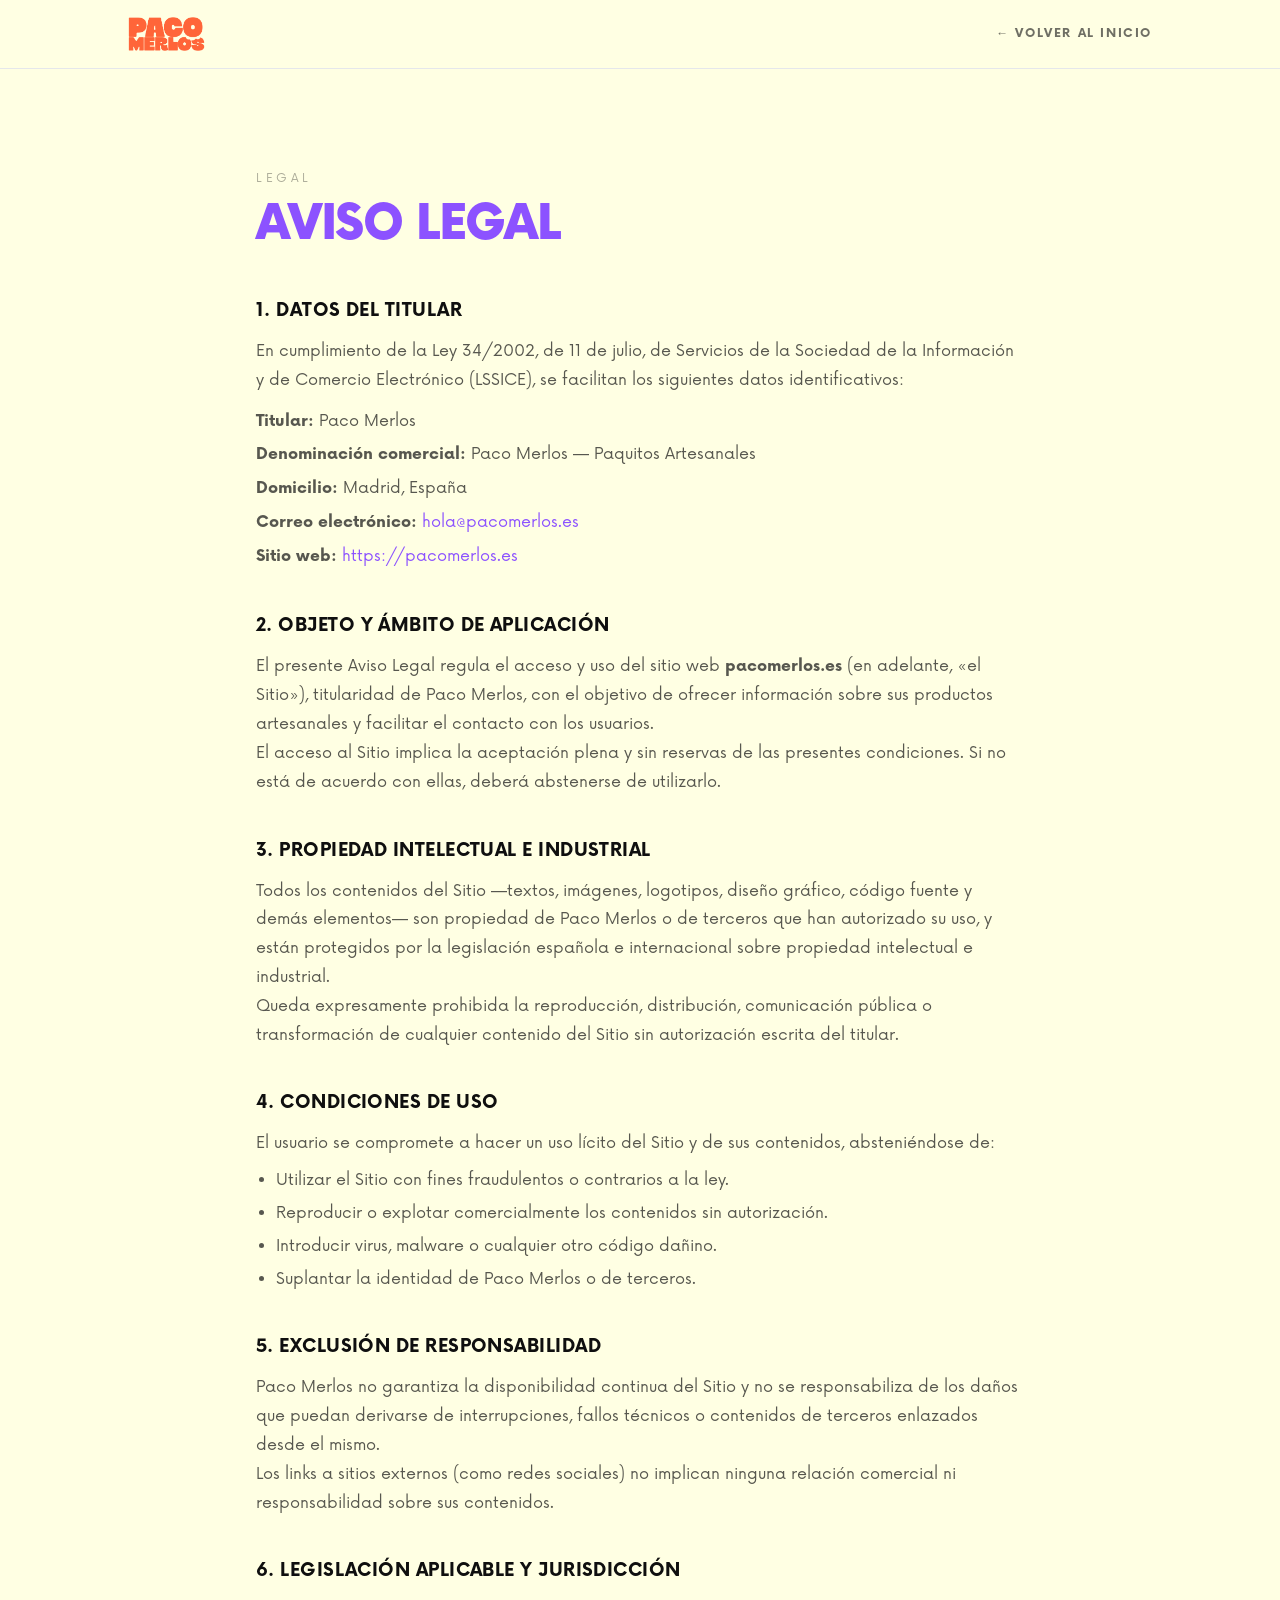
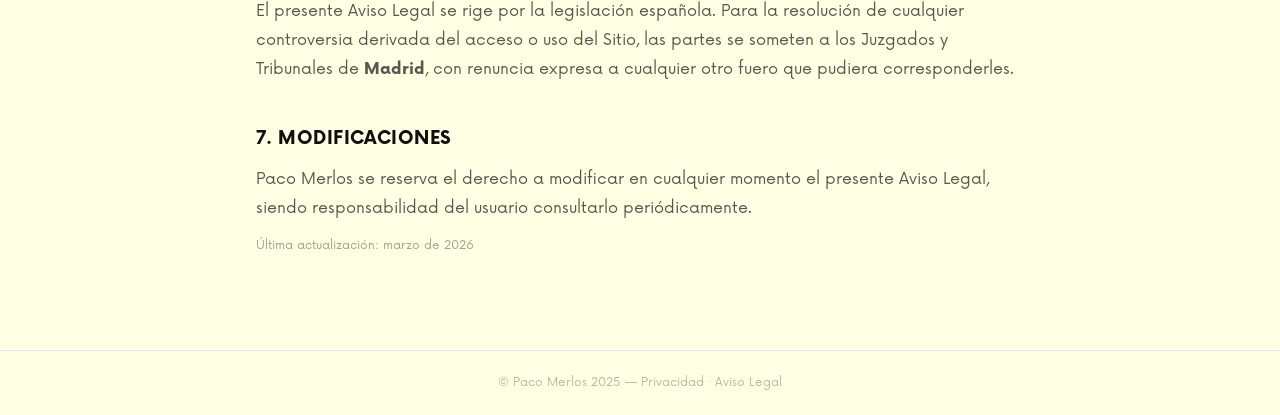
==== aviso-legal.html @ f0006265 "Initial commit — web Paco Merlos optimizada" ====
<!DOCTYPE html>
<html lang="es" class="scroll-smooth">

<head>
    <meta charset="UTF-8">
    <meta name="viewport" content="width=device-width, initial-scale=1.0">
    <title>Aviso Legal — Paco Merlos</title>
    <meta name="description" content="Aviso legal de Paco Merlos. Información sobre el titular del sitio web, condiciones de uso y propiedad intelectual.">
    <meta name="robots" content="noindex, follow">
    <link rel="canonical" href="https://pacomerlos.es/aviso-legal.html">
    <link rel="icon" type="image/png" href="img/favicon-paco.png">
    <link rel="stylesheet" href="tailwind.css">
    <link rel="stylesheet" href="style.css">
</head>

<body class="overflow-x-hidden text-[#0f0f0f] bg-[#FFFFE3]" style="font-family: 'Now', sans-serif;">

    <!-- Header -->
    <header class="sticky top-0 z-50 bg-[#FFFFE3]/95 backdrop-blur border-b border-[#0f0f0f]/8" style="padding: 1rem 1.5rem;">
        <div class="max-w-[64rem] mx-auto flex items-center justify-between">
            <a href="index.html">
                <img src="img/logo-paco-merlos.webp" alt="Paco Merlos" class="h-9 w-auto object-contain" width="200" height="36">
            </a>
            <a href="index.html" class="font-['Now'] font-bold text-xs uppercase tracking-[0.1rem] text-[#0f0f0f]/60 hover:text-[#8C52FF] transition-colors duration-200 flex items-center gap-1.5">
                ← Volver al inicio
            </a>
        </div>
    </header>

    <!-- Contenido -->
    <main class="max-w-[52rem] mx-auto px-8 py-16 md:py-24">

        <div class="mb-12">
            <span class="text-xs font-medium uppercase tracking-[0.22rem] text-[#0f0f0f]/35">Legal</span>
            <h1 class="font-['Now'] font-black text-4xl md:text-5xl uppercase tracking-tight text-[#8C52FF] mt-3 mb-0 leading-[1]">Aviso Legal</h1>
        </div>

        <div class="prose prose-sm max-w-none space-y-10 text-[#0f0f0f]/70 leading-[1.8]">

            <section>
                <h2 class="font-['Now'] font-bold text-lg uppercase tracking-wide text-[#0f0f0f] mb-3">1. Datos del Titular</h2>
                <p>En cumplimiento de la Ley 34/2002, de 11 de julio, de Servicios de la Sociedad de la Información y de Comercio Electrónico (LSSICE), se facilitan los siguientes datos identificativos:</p>
                <ul class="list-none space-y-1 mt-3 pl-0">
                    <li><strong>Titular:</strong> Paco Merlos</li>
                    <li><strong>Denominación comercial:</strong> Paco Merlos — Paquitos Artesanales</li>
                    <li><strong>Domicilio:</strong> Madrid, España</li>
                    <li><strong>Correo electrónico:</strong> <a href="mailto:hola@pacomerlos.es" class="text-[#8C52FF] hover:underline">hola@pacomerlos.es</a></li>
                    <li><strong>Sitio web:</strong> <a href="https://pacomerlos.es" class="text-[#8C52FF] hover:underline">https://pacomerlos.es</a></li>
                </ul>
            </section>

            <section>
                <h2 class="font-['Now'] font-bold text-lg uppercase tracking-wide text-[#0f0f0f] mb-3">2. Objeto y Ámbito de Aplicación</h2>
                <p>El presente Aviso Legal regula el acceso y uso del sitio web <strong>pacomerlos.es</strong> (en adelante, «el Sitio»), titularidad de Paco Merlos, con el objetivo de ofrecer información sobre sus productos artesanales y facilitar el contacto con los usuarios.</p>
                <p>El acceso al Sitio implica la aceptación plena y sin reservas de las presentes condiciones. Si no está de acuerdo con ellas, deberá abstenerse de utilizarlo.</p>
            </section>

            <section>
                <h2 class="font-['Now'] font-bold text-lg uppercase tracking-wide text-[#0f0f0f] mb-3">3. Propiedad Intelectual e Industrial</h2>
                <p>Todos los contenidos del Sitio —textos, imágenes, logotipos, diseño gráfico, código fuente y demás elementos— son propiedad de Paco Merlos o de terceros que han autorizado su uso, y están protegidos por la legislación española e internacional sobre propiedad intelectual e industrial.</p>
                <p>Queda expresamente prohibida la reproducción, distribución, comunicación pública o transformación de cualquier contenido del Sitio sin autorización escrita del titular.</p>
            </section>

            <section>
                <h2 class="font-['Now'] font-bold text-lg uppercase tracking-wide text-[#0f0f0f] mb-3">4. Condiciones de Uso</h2>
                <p>El usuario se compromete a hacer un uso lícito del Sitio y de sus contenidos, absteniéndose de:</p>
                <ul class="list-disc pl-5 space-y-1 mt-2">
                    <li>Utilizar el Sitio con fines fraudulentos o contrarios a la ley.</li>
                    <li>Reproducir o explotar comercialmente los contenidos sin autorización.</li>
                    <li>Introducir virus, malware o cualquier otro código dañino.</li>
                    <li>Suplantar la identidad de Paco Merlos o de terceros.</li>
                </ul>
            </section>

            <section>
                <h2 class="font-['Now'] font-bold text-lg uppercase tracking-wide text-[#0f0f0f] mb-3">5. Exclusión de Responsabilidad</h2>
                <p>Paco Merlos no garantiza la disponibilidad continua del Sitio y no se responsabiliza de los daños que puedan derivarse de interrupciones, fallos técnicos o contenidos de terceros enlazados desde el mismo.</p>
                <p>Los links a sitios externos (como redes sociales) no implican ninguna relación comercial ni responsabilidad sobre sus contenidos.</p>
            </section>

            <section>
                <h2 class="font-['Now'] font-bold text-lg uppercase tracking-wide text-[#0f0f0f] mb-3">6. Legislación Aplicable y Jurisdicción</h2>
                <p>El presente Aviso Legal se rige por la legislación española. Para la resolución de cualquier controversia derivada del acceso o uso del Sitio, las partes se someten a los Juzgados y Tribunales de <strong>Madrid</strong>, con renuncia expresa a cualquier otro fuero que pudiera corresponderles.</p>
            </section>

            <section>
                <h2 class="font-['Now'] font-bold text-lg uppercase tracking-wide text-[#0f0f0f] mb-3">7. Modificaciones</h2>
                <p>Paco Merlos se reserva el derecho a modificar en cualquier momento el presente Aviso Legal, siendo responsabilidad del usuario consultarlo periódicamente.</p>
                <p class="text-xs text-[#0f0f0f]/40 mt-4">Última actualización: marzo de 2026</p>
            </section>

        </div>
    </main>

    <!-- Footer mínimo -->
    <footer class="border-t border-[#0f0f0f]/8 py-6 px-8 text-center">
        <p class="text-xs text-[#0f0f0f]/30 font-['Now']">© Paco Merlos 2025 — <a href="privacidad.html" class="hover:text-[#8C52FF] transition-colors">Privacidad</a> · <a href="aviso-legal.html" class="hover:text-[#8C52FF] transition-colors">Aviso Legal</a></p>
    </footer>

</body>
</html>
---- style.css ----
html {
    scroll-padding-top: 5.5rem;
}

/* ── Scroll Animations ────────────────────────────── */

/* Slide-reveal desde la izquierda — para títulos grandes */
.sr-wipe {
    opacity: 0;
    transform: translateX(-2rem);
    transition: opacity 0.6s cubic-bezier(.16,1,.3,1),
                transform 0.9s cubic-bezier(.16,1,.3,1);
}
.sr-wipe.revealed {
    opacity: 1;
    transform: translateX(0);
}

/* Tilt entry — para cards */
.sr-tilt {
    opacity: 0;
    transform: translateY(1.75rem) rotate(2.5deg);
    transition: opacity 0.7s cubic-bezier(.16,1,.3,1),
                transform 0.7s cubic-bezier(.16,1,.3,1);
}
.sr-tilt-neg {
    opacity: 0;
    transform: translateY(1.75rem) rotate(-2.5deg);
    transition: opacity 0.7s cubic-bezier(.16,1,.3,1),
                transform 0.7s cubic-bezier(.16,1,.3,1);
}
.sr-tilt.revealed,
.sr-tilt-neg.revealed {
    opacity: 1;
    transform: translateY(0) rotate(0deg);
}

/* Slide desde la izquierda */
.sr-left {
    opacity: 0;
    transform: translateX(-2.5rem);
    transition: opacity 0.8s cubic-bezier(.16,1,.3,1),
                transform 0.8s cubic-bezier(.16,1,.3,1);
}
.sr-left.revealed {
    opacity: 1;
    transform: translateX(0);
}

/* Slide desde la derecha */
.sr-right {
    opacity: 0;
    transform: translateX(2.5rem);
    transition: opacity 0.8s cubic-bezier(.16,1,.3,1),
                transform 0.8s cubic-bezier(.16,1,.3,1);
}
.sr-right.revealed {
    opacity: 1;
    transform: translateX(0);
}

/* Delay helpers */
.sr-delay-1 { transition-delay: 0.1s; }
.sr-delay-2 { transition-delay: 0.2s; }
.sr-delay-3 { transition-delay: 0.35s; }


@keyframes heartbeat {
    0%, 100% { transform: scale(1); }
    14%       { transform: scale(1.07); }
    28%       { transform: scale(1); }
    42%       { transform: scale(1.04); }
    70%       { transform: scale(1); }
}

#spinningBadge {
    animation: heartbeat 2.4s ease-in-out infinite;
}

@font-face {
    font-family: 'Chunko';
    src: url('fonts/Chunko%20Bold%20Demo.woff2') format('woff2'),
         url('fonts/Chunko%20Bold%20Demo.ttf') format('truetype');
    font-weight: 700;
    font-style: normal;
    font-display: swap;
}

@font-face {
    font-family: 'Now';
    src: url('fonts/now.regular.woff2') format('woff2'),
         url('fonts/now.regular.otf') format('opentype');
    font-weight: 400;
    font-style: normal;
    font-display: swap;
}

@font-face {
    font-family: 'Now';
    src: url('fonts/now.bold.woff2') format('woff2'),
         url('fonts/now.bold.otf') format('opentype');
    font-weight: 700;
    font-style: normal;
    font-display: swap;
}

@font-face {
    font-family: 'Now';
    src: url('fonts/now.black.woff2') format('woff2'),
         url('fonts/now.black.otf') format('opentype');
    font-weight: 900;
    font-style: normal;
    font-display: swap;
}
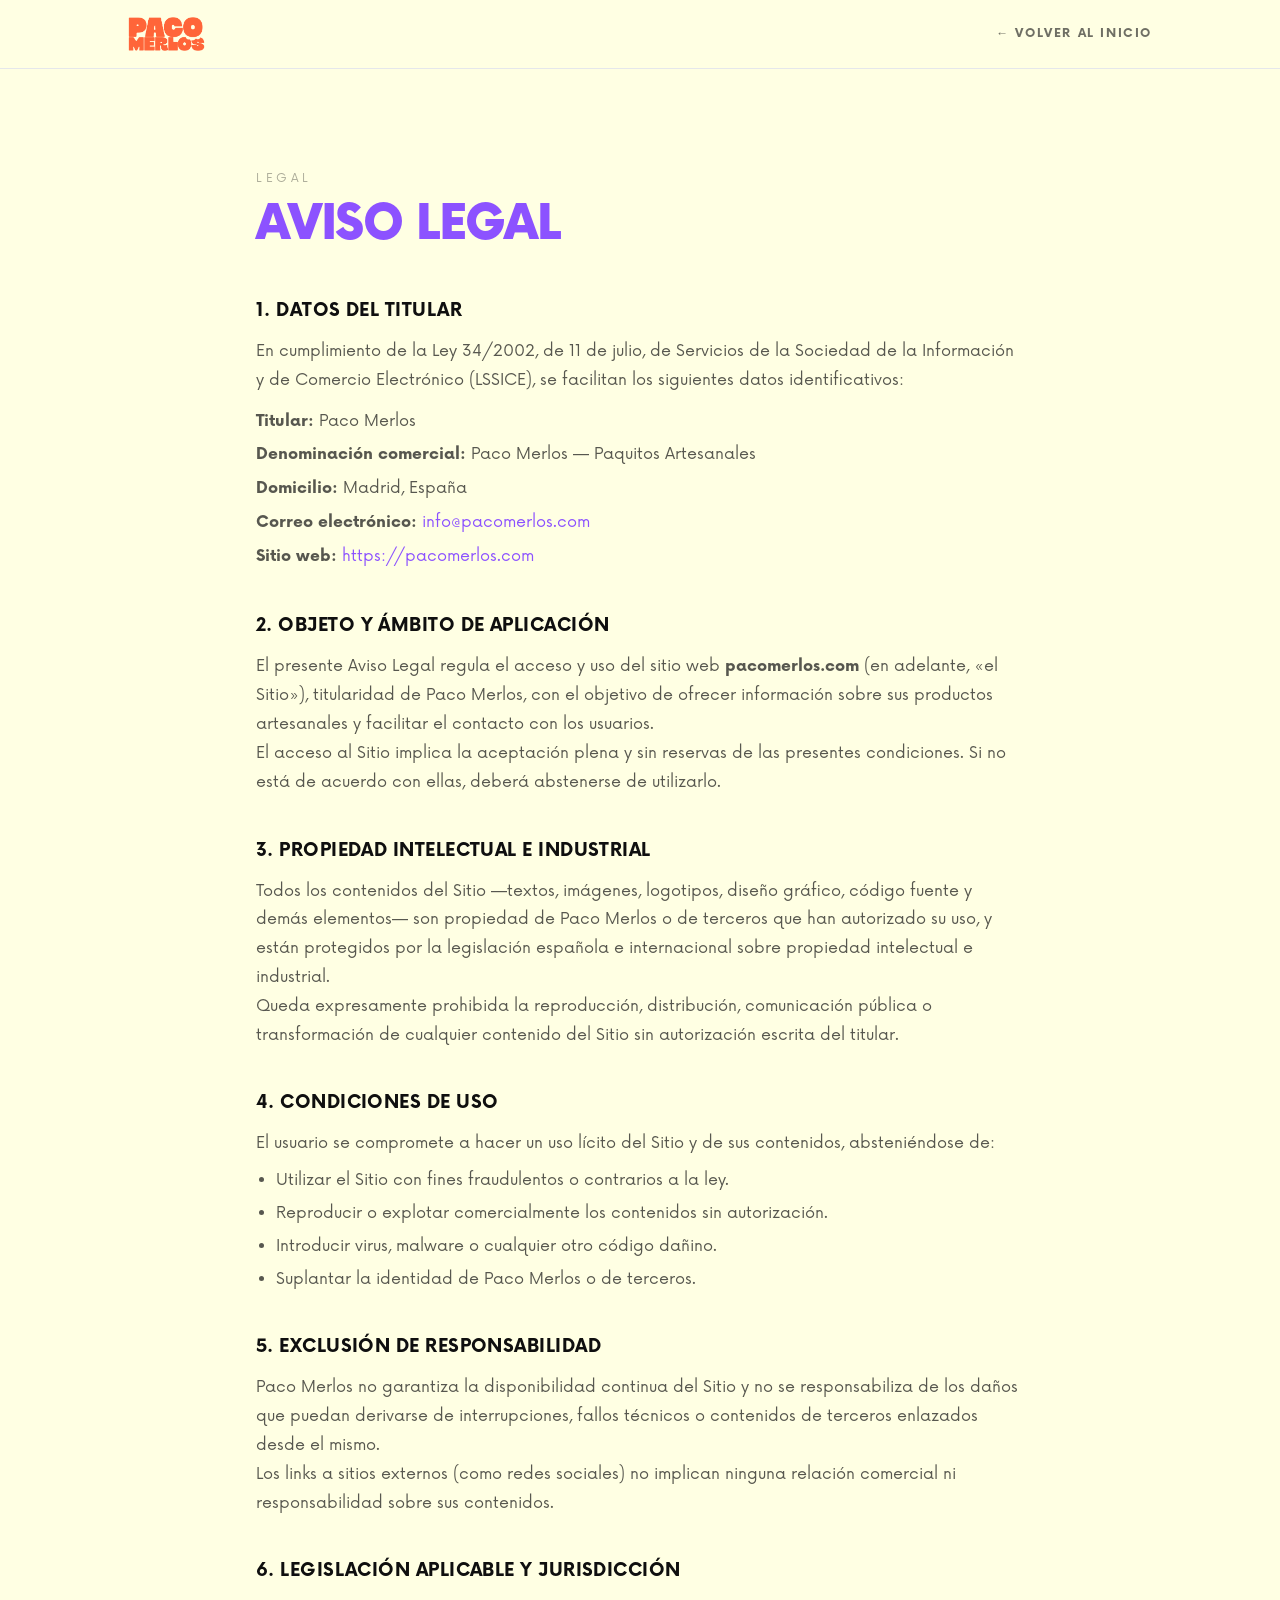
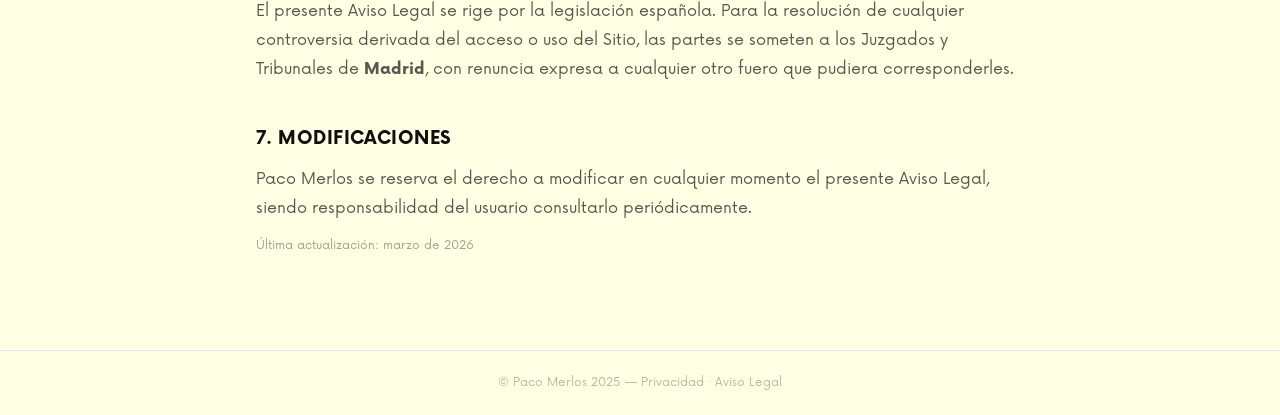
==== commit f0b92f64: "Add files via upload" ====
--- a/aviso-legal.html
+++ b/aviso-legal.html
@@ -7,7 +7,7 @@
     <title>Aviso Legal — Paco Merlos</title>
     <meta name="description" content="Aviso legal de Paco Merlos. Información sobre el titular del sitio web, condiciones de uso y propiedad intelectual.">
     <meta name="robots" content="noindex, follow">
-    <link rel="canonical" href="https://pacomerlos.es/aviso-legal.html">
+    <link rel="canonical" href="https://pacomerlos.com/aviso-legal.html">
     <link rel="icon" type="image/png" href="img/favicon-paco.png">
     <link rel="stylesheet" href="tailwind.css">
     <link rel="stylesheet" href="style.css">
@@ -44,14 +44,14 @@
                     <li><strong>Titular:</strong> Paco Merlos</li>
                     <li><strong>Denominación comercial:</strong> Paco Merlos — Paquitos Artesanales</li>
                     <li><strong>Domicilio:</strong> Madrid, España</li>
-                    <li><strong>Correo electrónico:</strong> <a href="mailto:hola@pacomerlos.es" class="text-[#8C52FF] hover:underline">hola@pacomerlos.es</a></li>
-                    <li><strong>Sitio web:</strong> <a href="https://pacomerlos.es" class="text-[#8C52FF] hover:underline">https://pacomerlos.es</a></li>
+                    <li><strong>Correo electrónico:</strong> <a href="mailto:info@pacomerlos.com" class="text-[#8C52FF] hover:underline">info@pacomerlos.com</a></li>
+                    <li><strong>Sitio web:</strong> <a href="https://pacomerlos.com" class="text-[#8C52FF] hover:underline">https://pacomerlos.com</a></li>
                 </ul>
             </section>
 
             <section>
                 <h2 class="font-['Now'] font-bold text-lg uppercase tracking-wide text-[#0f0f0f] mb-3">2. Objeto y Ámbito de Aplicación</h2>
-                <p>El presente Aviso Legal regula el acceso y uso del sitio web <strong>pacomerlos.es</strong> (en adelante, «el Sitio»), titularidad de Paco Merlos, con el objetivo de ofrecer información sobre sus productos artesanales y facilitar el contacto con los usuarios.</p>
+                <p>El presente Aviso Legal regula el acceso y uso del sitio web <strong>pacomerlos.com</strong> (en adelante, «el Sitio»), titularidad de Paco Merlos, con el objetivo de ofrecer información sobre sus productos artesanales y facilitar el contacto con los usuarios.</p>
                 <p>El acceso al Sitio implica la aceptación plena y sin reservas de las presentes condiciones. Si no está de acuerdo con ellas, deberá abstenerse de utilizarlo.</p>
             </section>
 
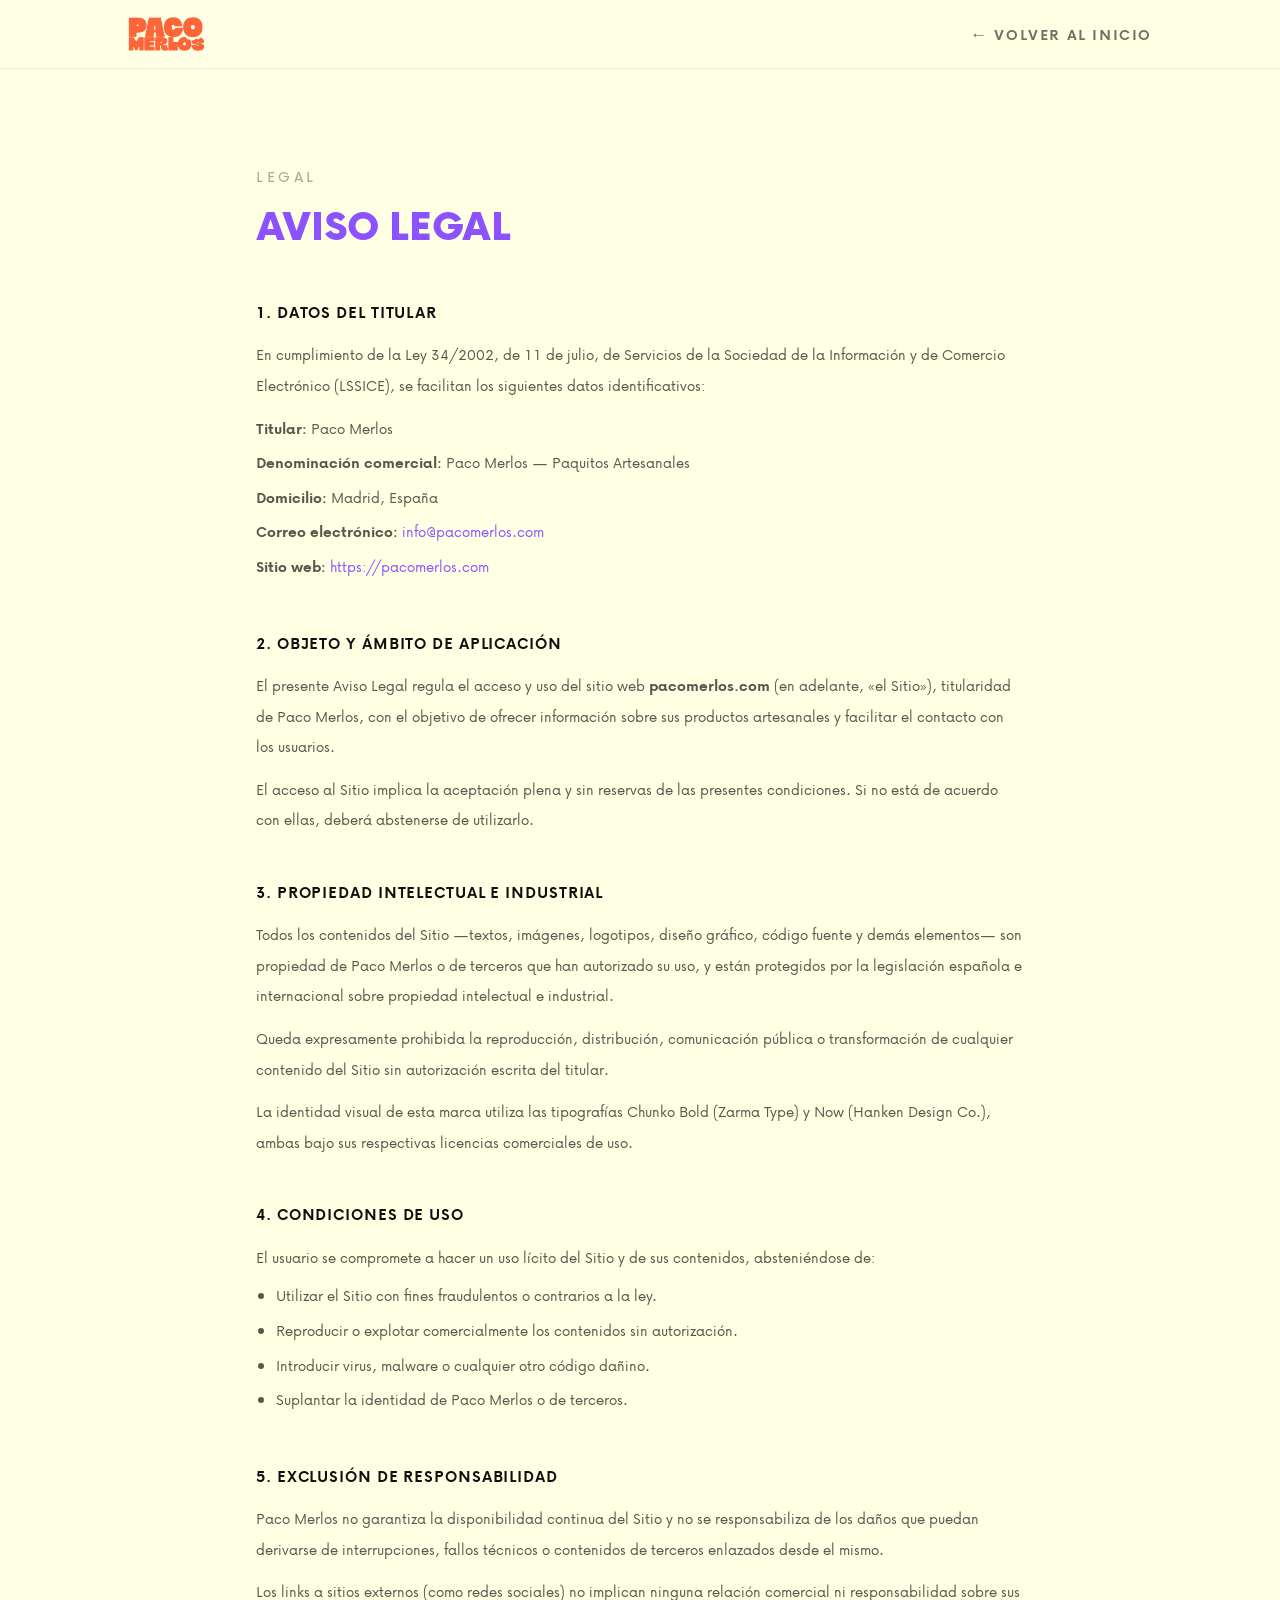
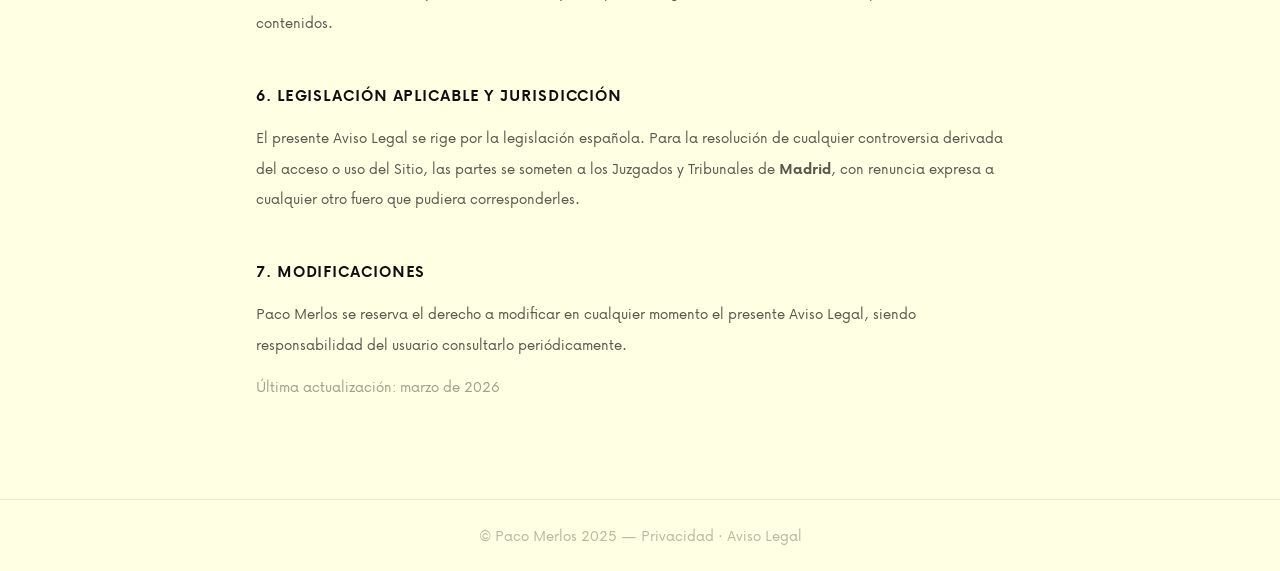
==== commit ccb88e36: "crtl + entrar" ====
--- a/aviso-legal.html
+++ b/aviso-legal.html
@@ -1,5 +1,5 @@
 <!DOCTYPE html>
-<html lang="es" class="scroll-smooth">
+<html lang="es">
 
 <head>
     <meta charset="UTF-8">
@@ -9,62 +9,58 @@
     <meta name="robots" content="noindex, follow">
     <link rel="canonical" href="https://pacomerlos.com/aviso-legal.html">
     <link rel="icon" type="image/png" href="img/favicon-paco.png">
-    <link rel="stylesheet" href="tailwind.css">
     <link rel="stylesheet" href="style.css">
 </head>
 
-<body class="overflow-x-hidden text-[#0f0f0f] bg-[#FFFFE3]" style="font-family: 'Now', sans-serif;">
+<body class="legal-body">
 
-    <!-- Header -->
-    <header class="sticky top-0 z-50 bg-[#FFFFE3]/95 backdrop-blur border-b border-[#0f0f0f]/8" style="padding: 1rem 1.5rem;">
-        <div class="max-w-[64rem] mx-auto flex items-center justify-between">
+    <header class="legal-header">
+        <div class="legal-header-inner">
             <a href="index.html">
-                <img src="img/logo-paco-merlos.webp" alt="Paco Merlos" class="h-9 w-auto object-contain" width="200" height="36">
+                <img src="img/logo-paco-merlos.webp" alt="Paco Merlos" height="36" width="200" style="height:2.25rem;width:auto;object-fit:contain;">
             </a>
-            <a href="index.html" class="font-['Now'] font-bold text-xs uppercase tracking-[0.1rem] text-[#0f0f0f]/60 hover:text-[#8C52FF] transition-colors duration-200 flex items-center gap-1.5">
-                ← Volver al inicio
-            </a>
+            <a href="index.html" class="legal-back">← Volver al inicio</a>
         </div>
     </header>
 
-    <!-- Contenido -->
-    <main class="max-w-[52rem] mx-auto px-8 py-16 md:py-24">
+    <main class="legal-main">
 
-        <div class="mb-12">
-            <span class="text-xs font-medium uppercase tracking-[0.22rem] text-[#0f0f0f]/35">Legal</span>
-            <h1 class="font-['Now'] font-black text-4xl md:text-5xl uppercase tracking-tight text-[#8C52FF] mt-3 mb-0 leading-[1]">Aviso Legal</h1>
+        <div class="legal-header-block">
+            <span class="legal-label">Legal</span>
+            <h1 class="legal-title legal-title-purple">Aviso Legal</h1>
         </div>
 
-        <div class="prose prose-sm max-w-none space-y-10 text-[#0f0f0f]/70 leading-[1.8]">
+        <div class="legal-content">
 
-            <section>
-                <h2 class="font-['Now'] font-bold text-lg uppercase tracking-wide text-[#0f0f0f] mb-3">1. Datos del Titular</h2>
+            <section class="legal-section">
+                <h2>1. Datos del Titular</h2>
                 <p>En cumplimiento de la Ley 34/2002, de 11 de julio, de Servicios de la Sociedad de la Información y de Comercio Electrónico (LSSICE), se facilitan los siguientes datos identificativos:</p>
-                <ul class="list-none space-y-1 mt-3 pl-0">
+                <ul class="no-bullets" style="margin-top:0.75rem;">
                     <li><strong>Titular:</strong> Paco Merlos</li>
                     <li><strong>Denominación comercial:</strong> Paco Merlos — Paquitos Artesanales</li>
                     <li><strong>Domicilio:</strong> Madrid, España</li>
-                    <li><strong>Correo electrónico:</strong> <a href="mailto:info@pacomerlos.com" class="text-[#8C52FF] hover:underline">info@pacomerlos.com</a></li>
-                    <li><strong>Sitio web:</strong> <a href="https://pacomerlos.com" class="text-[#8C52FF] hover:underline">https://pacomerlos.com</a></li>
+                    <li><strong>Correo electrónico:</strong> <a href="mailto:info@pacomerlos.com" class="legal-link">info@pacomerlos.com</a></li>
+                    <li><strong>Sitio web:</strong> <a href="https://pacomerlos.com" class="legal-link">https://pacomerlos.com</a></li>
                 </ul>
             </section>
 
-            <section>
-                <h2 class="font-['Now'] font-bold text-lg uppercase tracking-wide text-[#0f0f0f] mb-3">2. Objeto y Ámbito de Aplicación</h2>
+            <section class="legal-section">
+                <h2>2. Objeto y Ámbito de Aplicación</h2>
                 <p>El presente Aviso Legal regula el acceso y uso del sitio web <strong>pacomerlos.com</strong> (en adelante, «el Sitio»), titularidad de Paco Merlos, con el objetivo de ofrecer información sobre sus productos artesanales y facilitar el contacto con los usuarios.</p>
                 <p>El acceso al Sitio implica la aceptación plena y sin reservas de las presentes condiciones. Si no está de acuerdo con ellas, deberá abstenerse de utilizarlo.</p>
             </section>
 
-            <section>
-                <h2 class="font-['Now'] font-bold text-lg uppercase tracking-wide text-[#0f0f0f] mb-3">3. Propiedad Intelectual e Industrial</h2>
+            <section class="legal-section">
+                <h2>3. Propiedad Intelectual e Industrial</h2>
                 <p>Todos los contenidos del Sitio —textos, imágenes, logotipos, diseño gráfico, código fuente y demás elementos— son propiedad de Paco Merlos o de terceros que han autorizado su uso, y están protegidos por la legislación española e internacional sobre propiedad intelectual e industrial.</p>
                 <p>Queda expresamente prohibida la reproducción, distribución, comunicación pública o transformación de cualquier contenido del Sitio sin autorización escrita del titular.</p>
+                <p>La identidad visual de esta marca utiliza las tipografías Chunko Bold (Zarma Type) y Now (Hanken Design Co.), ambas bajo sus respectivas licencias comerciales de uso.</p>
             </section>
 
-            <section>
-                <h2 class="font-['Now'] font-bold text-lg uppercase tracking-wide text-[#0f0f0f] mb-3">4. Condiciones de Uso</h2>
+            <section class="legal-section">
+                <h2>4. Condiciones de Uso</h2>
                 <p>El usuario se compromete a hacer un uso lícito del Sitio y de sus contenidos, absteniéndose de:</p>
-                <ul class="list-disc pl-5 space-y-1 mt-2">
+                <ul>
                     <li>Utilizar el Sitio con fines fraudulentos o contrarios a la ley.</li>
                     <li>Reproducir o explotar comercialmente los contenidos sin autorización.</li>
                     <li>Introducir virus, malware o cualquier otro código dañino.</li>
@@ -72,29 +68,28 @@
                 </ul>
             </section>
 
-            <section>
-                <h2 class="font-['Now'] font-bold text-lg uppercase tracking-wide text-[#0f0f0f] mb-3">5. Exclusión de Responsabilidad</h2>
+            <section class="legal-section">
+                <h2>5. Exclusión de Responsabilidad</h2>
                 <p>Paco Merlos no garantiza la disponibilidad continua del Sitio y no se responsabiliza de los daños que puedan derivarse de interrupciones, fallos técnicos o contenidos de terceros enlazados desde el mismo.</p>
                 <p>Los links a sitios externos (como redes sociales) no implican ninguna relación comercial ni responsabilidad sobre sus contenidos.</p>
             </section>
 
-            <section>
-                <h2 class="font-['Now'] font-bold text-lg uppercase tracking-wide text-[#0f0f0f] mb-3">6. Legislación Aplicable y Jurisdicción</h2>
+            <section class="legal-section">
+                <h2>6. Legislación Aplicable y Jurisdicción</h2>
                 <p>El presente Aviso Legal se rige por la legislación española. Para la resolución de cualquier controversia derivada del acceso o uso del Sitio, las partes se someten a los Juzgados y Tribunales de <strong>Madrid</strong>, con renuncia expresa a cualquier otro fuero que pudiera corresponderles.</p>
             </section>
 
-            <section>
-                <h2 class="font-['Now'] font-bold text-lg uppercase tracking-wide text-[#0f0f0f] mb-3">7. Modificaciones</h2>
+            <section class="legal-section">
+                <h2>7. Modificaciones</h2>
                 <p>Paco Merlos se reserva el derecho a modificar en cualquier momento el presente Aviso Legal, siendo responsabilidad del usuario consultarlo periódicamente.</p>
-                <p class="text-xs text-[#0f0f0f]/40 mt-4">Última actualización: marzo de 2026</p>
+                <p class="legal-date">Última actualización: marzo de 2026</p>
             </section>
 
         </div>
     </main>
 
-    <!-- Footer mínimo -->
-    <footer class="border-t border-[#0f0f0f]/8 py-6 px-8 text-center">
-        <p class="text-xs text-[#0f0f0f]/30 font-['Now']">© Paco Merlos 2025 — <a href="privacidad.html" class="hover:text-[#8C52FF] transition-colors">Privacidad</a> · <a href="aviso-legal.html" class="hover:text-[#8C52FF] transition-colors">Aviso Legal</a></p>
+    <footer class="legal-footer">
+        <p>© Paco Merlos 2025 — <a href="privacidad.html">Privacidad</a> · <a href="aviso-legal.html">Aviso Legal</a></p>
     </footer>
 
 </body>
--- a/style.css
+++ b/style.css
@@ -1,22 +1,138 @@
+/* ═══════════════════════════════════════════════════════
+   PACO MERLOS — style.css
+   Colores: púrpura #8C52FF · naranja #FF653A · crema #FFFFE3 · blanco #FFFFF1 · negro #0f0f0f
+═══════════════════════════════════════════════════════ */
+
+/* ── Reset & Base ──────────────────────────────────── */
+
+*, *::before, *::after {
+    box-sizing: border-box;
+    margin: 0;
+    padding: 0;
+}
+
 html {
+    scroll-behavior: smooth;
     scroll-padding-top: 5.5rem;
 }
 
-/* ── Scroll Animations ────────────────────────────── */
-
-/* Slide-reveal desde la izquierda — para títulos grandes */
+body {
+    font-family: 'Now', sans-serif;
+    color: #FFFFF1;
+    background-color: #8C52FF;
+    overflow-x: hidden;
+}
+
+::selection {
+    background: #FF653A;
+    color: #FFFFF1;
+}
+
+img { max-width: 100%; display: block; }
+a { text-decoration: none; color: inherit; }
+button { font-family: inherit; cursor: pointer; }
+
+/* ── Fuentes ───────────────────────────────────────── */
+
+@font-face {
+    font-family: 'Chunko';
+    src: url('fonts/Chunko%20Bold%20Demo.woff2') format('woff2'),
+         url('fonts/Chunko%20Bold%20Demo.ttf') format('truetype');
+    font-weight: 700;
+    font-style: normal;
+    font-display: swap;
+}
+
+@font-face {
+    font-family: 'Now';
+    src: url('fonts/Now-Thin.woff2') format('woff2');
+    font-weight: 100;
+    font-style: normal;
+    font-display: swap;
+}
+
+@font-face {
+    font-family: 'Now';
+    src: url('fonts/Now-ExtraLight.woff2') format('woff2');
+    font-weight: 200;
+    font-style: normal;
+    font-display: swap;
+}
+
+@font-face {
+    font-family: 'Now';
+    src: url('fonts/Now-Light.woff2') format('woff2');
+    font-weight: 300;
+    font-style: normal;
+    font-display: swap;
+}
+
+@font-face {
+    font-family: 'Now';
+    src: url('fonts/Now-Regular.woff2') format('woff2');
+    font-weight: 400;
+    font-style: normal;
+    font-display: swap;
+}
+
+@font-face {
+    font-family: 'Now';
+    src: url('fonts/Now-Medium.woff2') format('woff2');
+    font-weight: 500;
+    font-style: normal;
+    font-display: swap;
+}
+
+@font-face {
+    font-family: 'Now';
+    src: url('fonts/Now-SemiBold.woff2') format('woff2');
+    font-weight: 600;
+    font-style: normal;
+    font-display: swap;
+}
+
+@font-face {
+    font-family: 'Now';
+    src: url('fonts/Now-Bold.woff2') format('woff2');
+    font-weight: 700;
+    font-style: normal;
+    font-display: swap;
+}
+
+@font-face {
+    font-family: 'Now';
+    src: url('fonts/Now-ExtraBold.woff2') format('woff2');
+    font-weight: 800;
+    font-style: normal;
+    font-display: swap;
+}
+
+@font-face {
+    font-family: 'Now';
+    src: url('fonts/Now-Black.woff2') format('woff2');
+    font-weight: 900;
+    font-style: normal;
+    font-display: swap;
+}
+
+/* ── Scroll Reveal ─────────────────────────────────── */
+
+.sr {
+    opacity: 0;
+    transform: translateY(1.75rem);
+    transition: opacity 0.7s cubic-bezier(.16,1,.3,1),
+                transform 0.7s cubic-bezier(.16,1,.3,1);
+}
+.sr.revealed { opacity: 1; transform: translateY(0); }
+
 .sr-wipe {
     opacity: 0;
     transform: translateX(-2rem);
     transition: opacity 0.6s cubic-bezier(.16,1,.3,1),
                 transform 0.9s cubic-bezier(.16,1,.3,1);
 }
-.sr-wipe.revealed {
-    opacity: 1;
-    transform: translateX(0);
-}
-
-/* Tilt entry — para cards */
+.sr-wipe.revealed { opacity: 1; transform: translateX(0); }
+
 .sr-tilt {
     opacity: 0;
     transform: translateY(1.75rem) rotate(2.5deg);
@@ -30,40 +146,39 @@
                 transform 0.7s cubic-bezier(.16,1,.3,1);
 }
 .sr-tilt.revealed,
-.sr-tilt-neg.revealed {
-    opacity: 1;
-    transform: translateY(0) rotate(0deg);
-}
-
-/* Slide desde la izquierda */
+.sr-tilt-neg.revealed { opacity: 1; transform: translateY(0) rotate(0deg); }
+
 .sr-left {
     opacity: 0;
     transform: translateX(-2.5rem);
     transition: opacity 0.8s cubic-bezier(.16,1,.3,1),
                 transform 0.8s cubic-bezier(.16,1,.3,1);
 }
-.sr-left.revealed {
-    opacity: 1;
-    transform: translateX(0);
-}
-
-/* Slide desde la derecha */
+.sr-left.revealed { opacity: 1; transform: translateX(0); }
+
 .sr-right {
     opacity: 0;
     transform: translateX(2.5rem);
     transition: opacity 0.8s cubic-bezier(.16,1,.3,1),
                 transform 0.8s cubic-bezier(.16,1,.3,1);
 }
-.sr-right.revealed {
-    opacity: 1;
-    transform: translateX(0);
-}
-
-/* Delay helpers */
+.sr-right.revealed { opacity: 1; transform: translateX(0); }
+
 .sr-delay-1 { transition-delay: 0.1s; }
 .sr-delay-2 { transition-delay: 0.2s; }
 .sr-delay-3 { transition-delay: 0.35s; }
 
+/* ── Iconos SVG ────────────────────────────────────── */
+
+.icon {
+    width: 1.2em;
+    height: 1.2em;
+    vertical-align: -0.15em;
+    flex-shrink: 0;
+}
+.process-icon .icon { width: 1.5rem; height: 1.5rem; }
+
+/* ── Animaciones ───────────────────────────────────── */
 
 @keyframes heartbeat {
     0%, 100% { transform: scale(1); }
@@ -73,42 +188,1528 @@
     70%       { transform: scale(1); }
 }
 
+@media (prefers-reduced-motion: reduce) {
+    .hero-paquito, #spinningBadge, .sr, .sr-wipe, .sr-tilt, .sr-tilt-neg, .sr-left, .sr-right {
+        animation: none !important;
+        transition: none !important;
+        transform: none !important;
+        opacity: 1 !important;
+    }
+}
+
+/* ══════════════════════════════════════════════════════
+   HEADER
+══════════════════════════════════════════════════════ */
+
+#header {
+    position: fixed;
+    top: 0; left: 0; right: 0;
+    z-index: 500;
+    padding: 0.75rem 1.5rem;
+    transition: transform 0.3s ease;
+}
+
+.header-pill {
+    max-width: 64rem;
+    margin: 0 auto;
+    display: flex;
+    align-items: center;
+    justify-content: space-between;
+    background: #FFFFE3;
+    border-radius: 1rem;
+    padding: 0.75rem 1.25rem;
+    box-shadow: 0 0.5rem 2rem rgba(0,0,0,0.12);
+    border: 1px solid rgba(15,15,15,0.06);
+}
+
+.header-logo img {
+    height: 2.5rem;
+    width: auto;
+    object-fit: contain;
+}
+
+.header-nav {
+    display: none;
+    align-items: center;
+    gap: 0.25rem;
+}
+
+.header-nav a {
+    font-weight: 500;
+    font-size: 1.0625rem;
+    text-transform: uppercase;
+    letter-spacing: 0.12rem;
+    color: rgba(15,15,15,0.6);
+    padding: 0.5rem 1rem;
+    border-radius: 0.5rem;
+    transition: color 0.2s, background 0.2s;
+}
+.header-nav a:hover { color: #8C52FF; background: rgba(140,82,255,0.08); }
+
+.header-ctas {
+    display: none;
+    align-items: center;
+    gap: 0.625rem;
+}
+
+/* Botones reutilizables */
+.btn {
+    font-weight: 700;
+    font-size: 1.0625rem;
+    text-transform: uppercase;
+    letter-spacing: 0.1rem;
+    color: #FFFFF1;
+    padding: 0.625rem 1.25rem;
+    border-radius: 0.75rem;
+    border: none;
+    display: inline-flex;
+    align-items: center;
+    gap: 0.375rem;
+    transition: transform 0.15s, box-shadow 0.15s;
+}
+.btn:hover { transform: translate(-0.125rem, -0.125rem); }
+
+.btn-purple {
+    background: #8C52FF;
+    box-shadow: 0.2rem 0.2rem 0 rgba(140,82,255,0.35);
+}
+.btn-purple:hover { box-shadow: 0.3rem 0.3rem 0 rgba(140,82,255,0.45); }
+
+.btn-orange {
+    background: #FF653A;
+    box-shadow: 0.2rem 0.2rem 0 rgba(255,101,58,0.35);
+}
+.btn-orange:hover { box-shadow: 0.3rem 0.3rem 0 rgba(255,101,58,0.45); }
+
+/* Mobile header */
+.header-mobile {
+    display: flex;
+    align-items: center;
+    gap: 0.75rem;
+}
+
+.header-mobile-insta {
+    color: #FF653A;
+    font-size: 1.5rem;
+    transition: transform 0.15s;
+    display: flex;
+}
+.header-mobile-insta:hover { transform: scale(1.1); }
+
+.header-menu-btn {
+    background: none;
+    border: none;
+    color: rgba(15,15,15,0.7);
+    padding: 0.25rem;
+    font-size: 1.5rem;
+    transition: color 0.15s;
+    display: flex;
+}
+.header-menu-btn:hover { color: #8C52FF; }
+
+/* Mobile Menu */
+#mobileMenu {
+    position: fixed;
+    inset: 0;
+    z-index: 490;
+    background: #FFFFE3;
+    flex-direction: column;
+    padding: 7rem 2rem 2.5rem;
+    display: none;
+}
+
+.mobile-nav {
+    display: flex;
+    flex-direction: column;
+    margin-bottom: 2rem;
+}
+
+.mobile-nav a {
+    font-weight: 700;
+    font-size: 1.5rem;
+    text-transform: uppercase;
+    letter-spacing: 0.08rem;
+    color: rgba(15,15,15,0.7);
+    padding: 1.25rem 0;
+    border-bottom: 1px solid rgba(15,15,15,0.08);
+    transition: color 0.2s;
+}
+.mobile-nav a:hover { color: #8C52FF; }
+.mobile-nav a.mobile-nav-accent { color: #FF653A; border-bottom: none; }
+.mobile-nav a.mobile-nav-accent:hover { color: rgba(255,101,58,0.7); }
+
+.mobile-insta-btn {
+    font-weight: 700;
+    font-size: 1.0625rem;
+    text-transform: uppercase;
+    letter-spacing: 0.1rem;
+    color: #FFFFF1;
+    background: #8C52FF;
+    padding: 1rem 1.75rem;
+    border-radius: 0.75rem;
+    display: flex;
+    align-items: center;
+    justify-content: center;
+    gap: 0.625rem;
+    box-shadow: 0.25rem 0.25rem 0 rgba(140,82,255,0.35);
+    width: 100%;
+}
+
+@media (min-width: 768px) {
+    .header-nav  { display: flex; }
+    .header-ctas { display: flex; }
+    .header-mobile { display: none; }
+}
+
+/* ══════════════════════════════════════════════════════
+   HERO
+══════════════════════════════════════════════════════ */
+
+#hero {
+    background: #8C52FF;
+    padding-top: 5rem;
+    display: grid;
+    grid-template-columns: 1fr;
+    align-items: center;
+    position: relative;
+    overflow: hidden;
+}
+
+.hero-noise {
+    position: absolute;
+    inset: 0;
+    z-index: 1;
+    opacity: 0.4;
+    pointer-events: none;
+    mix-blend-mode: overlay;
+    background: url("data:image/svg+xml,%3Csvg xmlns='http://www.w3.org/2000/svg' width='300' height='300'%3E%3Cfilter id='n'%3E%3CfeTurbulence type='fractalNoise' baseFrequency='0.9' numOctaves='4' stitchTiles='stitch'/%3E%3C/filter%3E%3Crect width='300' height='300' filter='url(%23n)' opacity='0.035'/%3E%3C/svg%3E");
+}
+
+.hero-bg-text {
+    position: absolute;
+    inset: 0;
+    overflow: hidden;
+    pointer-events: none;
+    z-index: 0;
+    display: flex;
+    flex-direction: column;
+    justify-content: center;
+    align-items: flex-end;
+    padding-right: 1rem;
+}
+
+.hero-bg-word {
+    font-family: 'Chunko', sans-serif;
+    font-size: 35vw;
+    line-height: 0.9;
+    color: rgba(255,255,241,0.05);
+    text-transform: uppercase;
+}
+.hero-bg-word + .hero-bg-word { margin-top: -1vw; }
+
+.hero-content {
+    position: relative;
+    z-index: 10;
+    padding: 2rem 2rem 0.5rem;
+    display: flex;
+    flex-direction: column;
+    justify-content: center;
+}
+
+.hero-title {
+    font-weight: 900;
+    font-size: 3.75rem;
+    line-height: 1;
+    text-transform: uppercase;
+    color: #FFFFF1;
+    letter-spacing: -0.02em;
+    margin-bottom: 0.5rem;
+}
+
+.hero-subtitle {
+    font-weight: 500;
+    font-size: 1.25rem;
+    text-transform: uppercase;
+    letter-spacing: 0.05em;
+    color: #FFFFF1;
+    margin-bottom: 2.5rem;
+}
+
+.hero-buttons {
+    display: flex;
+    flex-wrap: wrap;
+    align-items: center;
+    gap: 1.5rem;
+}
+
+.btn-hero {
+    font-weight: 700;
+    font-size: 1.0625rem;
+    text-transform: uppercase;
+    letter-spacing: 0.1rem;
+    display: inline-block;
+    padding: 0.875rem 1.75rem;
+    border-radius: 0.25rem;
+    transition: transform 0.15s, box-shadow 0.15s;
+}
+.btn-hero:hover { transform: translate(-0.125rem, -0.125rem); }
+
+.btn-hero-orange {
+    color: #FFFFF1;
+    background: #FF653A;
+    box-shadow: 0.25rem 0.25rem 0 rgba(255,101,58,0.35);
+}
+.btn-hero-orange:hover { box-shadow: 0.375rem 0.375rem 0 rgba(255,101,58,0.45); }
+
+.btn-hero-cream {
+    color: #8C52FF;
+    background: #FFFFF1;
+    box-shadow: 0.25rem 0.25rem 0 rgba(255,255,241,0.25);
+}
+.btn-hero-cream:hover { box-shadow: 0.375rem 0.375rem 0 rgba(255,255,241,0.35); }
+
+.hero-images {
+    position: relative;
+    height: 46rem;
+    display: flex;
+    align-items: center;
+    justify-content: center;
+    z-index: 10;
+}
+
+.hero-images-inner {
+    position: relative;
+    width: 100%;
+    height: 100%;
+}
+
+.hero-paquito {
+    position: absolute;
+    transform-origin: center;
+    object-fit: contain;
+    filter: drop-shadow(0 25px 25px rgba(0,0,0,0.15));
+    will-change: transform;
+}
+
+#eclair1 { width: 38rem; top: 5%; left: -10%; }
+#eclair2 { width: 40rem; top: -8%; right: -8%; }
+#eclair3 { width: 44rem; top: 30%; right: -8%; }
+
+.hero-wave {
+    position: absolute;
+    bottom: -0.125rem;
+    left: 0; right: 0;
+    z-index: 3;
+    line-height: 0;
+}
+.hero-wave svg { width: 100%; height: 90px; display: block; }
+
+/* ── Eyebrow compartido ────────────────────────────── */
+
+.section-eyebrow {
+    display: flex;
+    align-items: center;
+    justify-content: center;
+    gap: 0.875rem;
+    margin-bottom: 1rem;
+}
+
+.eyebrow-line       { height: 1px; width: 2.5rem; background: rgba(15,15,15,0.2); }
+.eyebrow-line-light { height: 1px; width: 2rem;   background: rgba(255,255,241,0.3); }
+
+.eyebrow-text {
+    font-weight: 500;
+    font-size: 1.0625rem;
+    text-transform: uppercase;
+    letter-spacing: 0.22rem;
+    color: rgba(15,15,15,0.35);
+}
+.eyebrow-text-light {
+    font-weight: 500;
+    font-size: 1.0625rem;
+    text-transform: uppercase;
+    letter-spacing: 0.22rem;
+    color: rgba(255,255,241,0.45);
+}
+
+/* ══════════════════════════════════════════════════════
+   VITRINA
+══════════════════════════════════════════════════════ */
+
+#vitrina {
+    background: #FFFFE3;
+    padding: 6rem 2rem 0;
+    position: relative;
+    color: #0f0f0f;
+}
+
+.vitrina-section-title {
+    font-family: 'Chunko', sans-serif;
+    font-size: 2.25rem;
+    text-transform: uppercase;
+    text-align: center;
+    line-height: 0.93;
+    letter-spacing: 0.02em;
+    color: #8C52FF;
+    margin-bottom: 4rem;
+}
+
+.vitrina-confetti {
+    position: absolute;
+    inset: 0;
+    pointer-events: none;
+    z-index: 0;
+    overflow: hidden;
+    user-select: none;
+}
+
+.vitrina-wrap {
+    position: relative;
+    max-width: 68.75rem;
+    margin: 0 auto;
+}
+
+.vitrina-card {
+    display: flex;
+    flex-direction: column;
+    align-items: center;
+    gap: 1.5rem;
+    min-height: 26rem;
+    border: 1px solid rgba(15,15,15,0.08);
+    border-radius: 1rem;
+    padding: 2.5rem 2rem;
+    position: relative;
+    overflow: hidden;
+}
+
+#vitrinaBg {
+    position: absolute;
+    inset: 0;
+    pointer-events: none;
+    transition: background 0.7s;
+    border-radius: 1rem;
+}
+
+.vitrina-img-col {
+    position: relative;
+    width: 100%;
+    display: flex;
+    align-items: center;
+    justify-content: center;
+    min-height: 20rem;
+}
+
+#vitrinaImgWrap {
+    position: relative;
+    transition: all 0.5s;
+    width: 100%;
+}
+
+#vitrinaImg {
+    width: 100%;
+    height: auto;
+    filter: drop-shadow(0 25px 25px rgba(0,0,0,0.15));
+    transform: rotate(-4deg);
+    transition: opacity 0.3s, transform 0.5s cubic-bezier(.23,1.5,.56,1);
+}
+
+#vitrinaBadge {
+    position: absolute;
+    bottom: 0.5rem;
+    right: 0;
+    font-weight: 700;
+    font-size: 1.0625rem;
+    letter-spacing: 0.1rem;
+    text-transform: uppercase;
+    padding: 0.375rem 0.75rem;
+    border-radius: 0.125rem;
+    white-space: nowrap;
+    box-shadow: 0.2rem 0.2rem 0 rgba(0,0,0,0.15);
+    color: #FFFFF1;
+    transform: rotate(3deg);
+    transition: opacity 0.3s;
+}
+
+.vitrina-img-sep {
+    position: absolute;
+    bottom: 0;
+    left: 1rem; right: 1rem;
+    height: 1px;
+    background: rgba(15,15,15,0.08);
+}
+
+#vitrinaInfo {
+    position: relative;
+    z-index: 10;
+    width: 100%;
+    transition: opacity 0.3s;
+}
+
+.vitrina-meta {
+    display: flex;
+    align-items: center;
+    gap: 0.75rem;
+    margin-bottom: 1rem;
+}
+
+.vitrina-num {
+    font-weight: 700;
+    font-size: 1.0625rem;
+    letter-spacing: 0.2rem;
+    color: rgba(15,15,15,0.25);
+}
+
+.vitrina-meta-line { height: 1px; width: 1rem; background: rgba(15,15,15,0.15); }
+
+.vitrina-tag {
+    font-size: 1.0625rem;
+    font-weight: 500;
+    letter-spacing: 0.12rem;
+    text-transform: uppercase;
+    color: rgba(15,15,15,0.35);
+}
+
+#vitrinaName {
+    font-weight: 700;
+    font-size: 2.25rem;
+    text-transform: uppercase;
+    line-height: 0.95;
+    letter-spacing: 0.02em;
+    margin-bottom: 1.25rem;
+    transition: color 0.3s;
+}
+
+.vitrina-divider { width: 2rem; height: 1.5px; background: rgba(15,15,15,0.15); margin-bottom: 1.25rem; }
+
+#vitrinaIngredients {
+    font-size: 1.0625rem;
+    color: rgba(15,15,15,0.45);
+    line-height: 2;
+    letter-spacing: 0.05em;
+}
+
+.vitrina-controls {
+    display: flex;
+    align-items: center;
+    justify-content: space-between;
+    margin-top: 1.5rem;
+    padding: 0 0.25rem;
+}
+
+.vitrina-counter {
+    font-weight: 700;
+    font-size: 1.0625rem;
+    letter-spacing: 0.15rem;
+    color: rgba(15,15,15,0.3);
+}
+.vitrina-counter-total { color: rgba(15,15,15,0.2); }
+
+.vitrina-dots { display: flex; align-items: center; gap: 0.5rem; }
+
+.vitrina-dot {
+    width: 0.5rem;
+    height: 0.5rem;
+    border-radius: 50%;
+    border: none;
+    cursor: pointer;
+    transition: all 0.3s;
+    background: #0f0f0f;
+    opacity: 0.2;
+}
+
+.vitrina-arrows { display: flex; align-items: center; gap: 0.5rem; }
+
+.vitrina-arrow {
+    width: 2.5rem;
+    height: 2.5rem;
+    border-radius: 0.75rem;
+    border: 1px solid rgba(15,15,15,0.12);
+    background: none;
+    display: flex;
+    align-items: center;
+    justify-content: center;
+    color: rgba(15,15,15,0.4);
+    font-weight: 700;
+    font-size: 1.125rem;
+    transition: all 0.2s;
+}
+.vitrina-arrow:hover {
+    color: rgba(15,15,15,0.8);
+    border-color: rgba(15,15,15,0.25);
+    background: rgba(15,15,15,0.04);
+}
+
+/* Secretos */
+.secretos-toggle-row {
+    display: flex;
+    align-items: center;
+    gap: 1rem;
+    max-width: 68.75rem;
+    margin: 4rem auto 1rem;
+}
+
+.secretos-line { height: 1px; flex: 1; background: rgba(15,15,15,0.1); }
+
+#btnSecretos {
+    display: flex;
+    align-items: center;
+    gap: 0.625rem;
+    font-weight: 700;
+    font-size: 1.0625rem;
+    text-transform: uppercase;
+    letter-spacing: 0.18rem;
+    color: rgba(15,15,15,0.5);
+    border: 1px solid rgba(15,15,15,0.15);
+    background: none;
+    padding: 0.625rem 1.25rem;
+    border-radius: 100px;
+    transition: all 0.2s;
+    white-space: nowrap;
+}
+#btnSecretos:hover,
+#btnSecretos.active {
+    border-color: rgba(140,82,255,0.4);
+    color: #8C52FF;
+    background: rgba(140,82,255,0.05);
+}
+
+.secretos-chevron { width: 0.75rem; height: 0.75rem; transition: transform 0.3s; flex-shrink: 0; }
+
+#secretosPanel {
+    overflow: hidden;
+    max-height: 0;
+    opacity: 0;
+    transition: max-height 0.6s cubic-bezier(.16,1,.3,1),
+                opacity 0.4s ease,
+                margin 0.4s ease;
+    margin-top: 0;
+}
+
+.secretos-grid {
+    display: grid;
+    grid-template-columns: 1fr;
+    gap: 3rem;
+    max-width: 68.75rem;
+    margin: 2.5rem auto 1rem;
+}
+
+.secretos-divider {
+    display: none;
+    width: 1px;
+    background: rgba(15,15,15,0.1);
+    align-self: stretch;
+    margin: 2.5rem 0;
+}
+
+.secreto-card {
+    display: flex;
+    flex-direction: column;
+    align-items: center;
+    padding: 0 2rem 2.5rem;
+    position: relative;
+    opacity: 0.7;
+    transition: transform 0.2s;
+}
+.secreto-card:hover { transform: translateY(-0.5rem); }
+
+.secreto-num {
+    font-weight: 700;
+    font-size: 1.0625rem;
+    letter-spacing: 0.2rem;
+    color: rgba(15,15,15,0.2);
+    margin-bottom: 1.25rem;
+    align-self: flex-start;
+}
+
+.secreto-name {
+    font-weight: 700;
+    font-size: 1.125rem;
+    text-transform: uppercase;
+    line-height: 1;
+    color: rgba(15,15,15,0.3);
+    text-align: center;
+    margin-bottom: 0.625rem;
+}
+
+.secreto-type {
+    font-size: 1.0625rem;
+    letter-spacing: 0.1rem;
+    text-transform: uppercase;
+    color: rgba(15,15,15,0.2);
+    text-align: center;
+    margin-bottom: 1.75rem;
+}
+
+.secreto-hint {
+    font-size: 1.0625rem;
+    color: rgba(15,15,15,0.2);
+    text-align: center;
+    line-height: 1.8;
+    margin-bottom: 2rem;
+}
+
+.secreto-paquito {
+    width: 15rem;
+    height: 5.9375rem;
+    border-radius: 100px;
+    position: relative;
+    overflow: hidden;
+    transform: rotate(-6deg);
+    transition: transform 0.5s cubic-bezier(.23,1.5,.56,1);
+    flex-shrink: 0;
+    filter: grayscale(1);
+}
+.secreto-card:hover .secreto-paquito { transform: rotate(0deg) scale(1.05); }
+
+.secreto-paquito-shine {
+    position: absolute;
+    top: 0.625rem;
+    left: 1.125rem; right: 1.125rem;
+    height: 2.125rem;
+    border-radius: 100px;
+    background: linear-gradient(90deg, rgba(255,255,255,0.3) 0%, transparent 100%);
+}
+
+.secreto-paquito-icon {
+    position: absolute;
+    inset: 0;
+    display: flex;
+    align-items: center;
+    justify-content: center;
+    font-size: 1.5rem;
+    opacity: 0.5;
+}
+
+.vitrina-wave {
+    margin-top: 4rem;
+    line-height: 0;
+    position: relative;
+    z-index: 10;
+    margin-left: -2rem;
+    margin-right: -2rem;
+}
+.vitrina-wave svg { width: 100%; height: 100px; display: block; }
+
+/* ══════════════════════════════════════════════════════
+   FRESCOS
+══════════════════════════════════════════════════════ */
+
+#frescos {
+    background: #FF653A;
+    padding: 6rem 2rem;
+    position: relative;
+    overflow: hidden;
+    content-visibility: auto;
+    contain-intrinsic-size: 0 600px;
+}
+
+.frescos-bg-text {
+    position: absolute;
+    bottom: -2.5rem;
+    left: 50%;
+    transform: translateX(-50%);
+    font-family: 'Chunko', sans-serif;
+    font-size: 7.5rem;
+    text-transform: uppercase;
+    color: rgba(255,255,241,0.05);
+    letter-spacing: -0.02em;
+    white-space: nowrap;
+    pointer-events: none;
+    user-select: none;
+}
+
+.frescos-sprinkles {
+    position: absolute;
+    inset: 0;
+    pointer-events: none;
+    z-index: 0;
+}
+
+.process-grid {
+    display: grid;
+    grid-template-columns: 1fr;
+    gap: 1.5rem;
+    max-width: 62rem;
+    margin: 0 auto;
+    position: relative;
+    z-index: 10;
+}
+
+.process-card {
+    position: relative;
+    display: flex;
+    flex-direction: column;
+    padding: 2rem 2.5rem;
+    border: 1px solid rgba(255,255,241,0.1);
+    border-radius: 1rem;
+    gap: 1.25rem;
+    overflow: hidden;
+    transition: background 0.2s;
+}
+.process-card:hover { background: rgba(255,255,241,0.05); }
+
+.process-card-num {
+    position: absolute;
+    top: 1rem; right: 1.25rem;
+    font-weight: 900;
+    font-size: 4.5rem;
+    line-height: 1;
+    color: #FFFFF1;
+    user-select: none;
+    pointer-events: none;
+    opacity: 1;
+}
+
+.process-icon {
+    width: 3rem;
+    height: 3rem;
+    border-radius: 0.75rem;
+    border: 1px solid rgba(255,255,241,0.2);
+    display: flex;
+    align-items: center;
+    justify-content: center;
+    background: rgba(255,255,241,0.05);
+    font-size: 1.5rem;
+    color: #FFFFF1;
+}
+
+.process-tag {
+    font-weight: 700;
+    font-size: 1.0625rem;
+    letter-spacing: 0.2rem;
+    text-transform: uppercase;
+    color: rgba(255,255,241,0.4);
+    margin-bottom: 0.5rem;
+}
+
+.process-title {
+    font-weight: 700;
+    font-size: 1.5rem;
+    text-transform: uppercase;
+    color: #FFFFF1;
+    line-height: 1.05;
+    letter-spacing: 0.02em;
+    margin-bottom: 0.75rem;
+}
+
+.process-sep {
+    width: 2rem;
+    height: 1.5px;
+    background: rgba(255,255,241,0.2);
+    margin-bottom: 1rem;
+}
+
+.process-text {
+    font-weight: 300;
+    font-size: 1.0625rem;
+    color: rgba(255,255,241,0.6);
+    line-height: 1.7;
+}
+
+/* ══════════════════════════════════════════════════════
+   SOCIAL / PACK
+══════════════════════════════════════════════════════ */
+
+#social {
+    background: #FFFFE3;
+    padding: 6rem 2rem;
+    position: relative;
+    color: #0f0f0f;
+    content-visibility: auto;
+    contain-intrinsic-size: 0 500px;
+}
+
+.pack-grid {
+    display: grid;
+    grid-template-columns: 1fr;
+    gap: 4rem;
+    align-items: center;
+    max-width: 68.75rem;
+    margin: 0 auto;
+}
+
+.pack-image-col {
+    position: relative;
+    display: flex;
+    justify-content: center;
+}
+
+.pack-image-inner {
+    position: relative;
+    flex-shrink: 0;
+    transform: scale(1.3);
+    transform-origin: right;
+}
+
+.pack-caja {
+    width: 100%;
+    max-width: 30rem;
+    object-fit: contain;
+    transform: rotate(-2deg);
+    transition: transform 0.5s cubic-bezier(.23,1.5,.56,1);
+    filter: drop-shadow(0 25px 25px rgba(0,0,0,0.15));
+}
+.pack-image-col:hover .pack-caja { transform: rotate(0deg) scale(1.05); }
+
 #spinningBadge {
+    position: absolute;
+    top: 12%; right: 8%;
+    width: 4.5rem;
+    height: 4.5rem;
+    background: #FF653A;
+    border-radius: 50%;
+    display: flex;
+    flex-direction: column;
+    align-items: center;
+    justify-content: center;
+    box-shadow: 0 0.5rem 1.5rem rgba(255,101,58,0.45);
     animation: heartbeat 2.4s ease-in-out infinite;
 }
 
-@font-face {
-    font-family: 'Chunko';
-    src: url('fonts/Chunko%20Bold%20Demo.woff2') format('woff2'),
-         url('fonts/Chunko%20Bold%20Demo.ttf') format('truetype');
-    font-weight: 700;
-    font-style: normal;
-    font-display: swap;
-}
-
-@font-face {
-    font-family: 'Now';
-    src: url('fonts/now.regular.woff2') format('woff2'),
-         url('fonts/now.regular.otf') format('opentype');
-    font-weight: 400;
-    font-style: normal;
-    font-display: swap;
-}
-
-@font-face {
-    font-family: 'Now';
-    src: url('fonts/now.bold.woff2') format('woff2'),
-         url('fonts/now.bold.otf') format('opentype');
-    font-weight: 700;
-    font-style: normal;
-    font-display: swap;
-}
-
-@font-face {
-    font-family: 'Now';
-    src: url('fonts/now.black.woff2') format('woff2'),
-         url('fonts/now.black.otf') format('opentype');
+.badge-num {
     font-weight: 900;
-    font-style: normal;
-    font-display: swap;
-}
+    font-size: 1.375rem;
+    color: #FFFFF1;
+    line-height: 1;
+}
+
+.badge-label {
+    font-size: 1.0625rem;
+    font-weight: 500;
+    letter-spacing: 0.1rem;
+    text-transform: uppercase;
+    color: rgba(255,255,241,0.75);
+    margin-top: 0.125rem;
+}
+
+.pack-tag {
+    position: absolute;
+    bottom: -1rem; left: -1rem;
+    background: #FFFFF1;
+    color: #0f0f0f;
+    font-size: 1.0625rem;
+    font-weight: 500;
+    letter-spacing: 0.08rem;
+    text-transform: uppercase;
+    padding: 0.5rem 1rem;
+    border-radius: 0.125rem;
+    box-shadow: 0 0.25rem 0.75rem rgba(0,0,0,0.12);
+    transform: rotate(-2deg);
+}
+
+.pack-content { color: #0f0f0f; }
+
+.pack-eyebrow {
+    display: flex;
+    align-items: center;
+    gap: 0.625rem;
+    font-weight: 500;
+    font-size: 1.0625rem;
+    text-transform: uppercase;
+    letter-spacing: 0.2rem;
+    color: rgba(15,15,15,0.35);
+    margin-bottom: 1.25rem;
+}
+
+.pack-eyebrow-line { height: 0.1rem; width: 1.5rem; background: #FF653A; }
+
+.pack-title {
+    font-family: 'Chunko', sans-serif;
+    font-size: 2.5rem;
+    text-transform: uppercase;
+    line-height: 0.93;
+    letter-spacing: 0.02em;
+    color: #FF653A;
+    margin-bottom: 1.5rem;
+}
+.pack-title em { font-style: normal; color: #8C52FF; }
+
+.pack-text {
+    font-size: 1.25rem;
+    line-height: 1.75;
+    color: rgba(15,15,15,0.55);
+    margin-bottom: 2.5rem;
+}
+.pack-text strong { font-weight: 500; color: #8C52FF; }
+
+.btn-insta {
+    display: inline-flex;
+    align-items: center;
+    gap: 0.625rem;
+    font-weight: 700;
+    font-size: 1.0625rem;
+    text-transform: uppercase;
+    letter-spacing: 0.1rem;
+    color: #FFFFF1;
+    background: #FF653A;
+    padding: 0.875rem 1.75rem;
+    border-radius: 0.25rem;
+    box-shadow: 0.25rem 0.25rem 0 rgba(0,0,0,0.2);
+    transition: transform 0.15s, box-shadow 0.15s;
+}
+.btn-insta:hover {
+    transform: translate(-0.4375rem, -0.4375rem);
+    box-shadow: 0.4375rem 0.4375rem 0 rgba(0,0,0,0.2);
+}
+
+/* ══════════════════════════════════════════════════════
+   GALERÍA
+══════════════════════════════════════════════════════ */
+
+#galeria {
+    background: #FFFFE3;
+    padding: 6rem 2rem 5rem;
+    position: relative;
+    overflow: hidden;
+    content-visibility: auto;
+    contain-intrinsic-size: 0 700px;
+    color: #0f0f0f;
+}
+
+.galeria-subtitle {
+    font-size: 1.25rem;
+    text-align: center;
+    color: rgba(15,15,15,0.4);
+    margin-bottom: 3.5rem;
+    letter-spacing: 0.05em;
+}
+.galeria-subtitle strong { font-weight: 500; color: #FF653A; }
+
+.gallery-grid {
+    display: grid;
+    grid-template-columns: 1fr 1fr;
+    gap: 0.75rem;
+    max-width: 68.75rem;
+    margin: 0 auto 3rem;
+}
+
+.gallery-item {
+    position: relative;
+    overflow: hidden;
+    border-radius: 1rem;
+    display: block;
+    background: rgba(15,15,15,0.05);
+    aspect-ratio: 1 / 1;
+}
+.gallery-item img {
+    width: 100%;
+    height: 100%;
+    object-fit: cover;
+    transition: transform 0.5s cubic-bezier(.16,1,.3,1);
+}
+.gallery-item:hover img { transform: scale(1.06); }
+
+.gallery-overlay {
+    position: absolute;
+    inset: 0;
+    background: rgba(140,82,255,0);
+    display: flex;
+    align-items: center;
+    justify-content: center;
+    transition: background 0.3s;
+}
+.gallery-item:hover .gallery-overlay           { background: rgba(140,82,255,0.55); }
+.gallery-item.orange-hover:hover .gallery-overlay { background: rgba(255,101,58,0.55); }
+
+.gallery-overlay-icon {
+    width: 2.5rem;
+    height: 2.5rem;
+    color: white;
+    opacity: 0;
+    transform: translateY(0.5rem);
+    transition: opacity 0.3s, transform 0.3s;
+}
+.gallery-item:hover .gallery-overlay-icon { opacity: 1; transform: translateY(0); }
+
+/* Tile CTA */
+.gallery-cta-tile { background: #8C52FF; }
+.gallery-cta-tile img { opacity: 0.3; transition: transform 0.5s, opacity 0.5s; }
+.gallery-cta-tile:hover img { opacity: 0.15; transform: scale(1.06); }
+
+.gallery-cta-content {
+    position: absolute;
+    inset: 0;
+    display: flex;
+    flex-direction: column;
+    align-items: center;
+    justify-content: center;
+    gap: 0.75rem;
+    padding: 1.5rem;
+    text-align: center;
+}
+
+.gallery-cta-icon { width: 3rem; height: 3rem; color: white; transition: transform 0.3s; }
+.gallery-cta-tile:hover .gallery-cta-icon { transform: scale(1.1); }
+
+.gallery-cta-label {
+    font-weight: 700;
+    color: white;
+    font-size: 1.0625rem;
+    text-transform: uppercase;
+    letter-spacing: 0.18rem;
+    line-height: 1.35;
+}
+
+.gallery-cta-handle {
+    color: rgba(255,255,255,0.6);
+    font-size: 1.0625rem;
+    letter-spacing: 0.12rem;
+}
+
+.gallery-bottom { display: flex; justify-content: center; }
+
+.btn-gallery {
+    display: inline-flex;
+    align-items: center;
+    gap: 0.625rem;
+    font-weight: 700;
+    font-size: 1.0625rem;
+    text-transform: uppercase;
+    letter-spacing: 0.1rem;
+    color: #FFFFF1;
+    background: #8C52FF;
+    padding: 0.875rem 1.75rem;
+    border-radius: 0.25rem;
+    box-shadow: 0.25rem 0.25rem 0 rgba(140,82,255,0.35);
+    transition: transform 0.15s, box-shadow 0.15s;
+}
+.btn-gallery:hover {
+    transform: translate(-0.125rem, -0.125rem);
+    box-shadow: 0.375rem 0.375rem 0 rgba(140,82,255,0.45);
+}
+
+/* ══════════════════════════════════════════════════════
+   ENCUÉNTRALOS
+══════════════════════════════════════════════════════ */
+
+#encuentralos {
+    background: #FF653A;
+    padding: 6rem 2rem 7.5rem;
+    text-align: center;
+    position: relative;
+    content-visibility: auto;
+    contain-intrinsic-size: 0 500px;
+    overflow: hidden;
+}
+
+.encuentralos-bg-text {
+    position: absolute;
+    bottom: -3.75rem; right: -2.5rem;
+    font-family: 'Chunko', sans-serif;
+    font-size: 11.25rem;
+    text-transform: uppercase;
+    color: rgba(255,255,241,0.05);
+    pointer-events: none;
+    user-select: none;
+    line-height: 1;
+    z-index: 0;
+}
+
+.encuentralos-eyebrow {
+    display: flex;
+    align-items: center;
+    justify-content: center;
+    gap: 0.875rem;
+    margin-bottom: 1.5rem;
+    position: relative;
+    z-index: 10;
+}
+
+.encuentralos-title {
+    font-weight: 700;
+    font-size: 3rem;
+    text-transform: uppercase;
+    color: #FFFFF1;
+    line-height: 1.1;
+    margin-bottom: 3.5rem;
+    position: relative;
+    z-index: 10;
+    letter-spacing: -0.02em;
+}
+
+.geo-btn-wrap {
+    display: flex;
+    justify-content: center;
+    position: relative;
+    z-index: 10;
+    margin-bottom: 2.5rem;
+}
+
+#btnGeo {
+    display: inline-flex;
+    align-items: center;
+    gap: 0.5rem;
+    background: transparent;
+    color: rgba(255,255,241,0.65);
+    font-weight: 700;
+    font-size: 1.0625rem;
+    letter-spacing: 0.12rem;
+    text-transform: uppercase;
+    border: 0.1rem solid rgba(255,255,241,0.25);
+    padding: 0.625rem 1.25rem;
+    border-radius: 0.25rem;
+    cursor: pointer;
+    transition: border-color 0.2s, color 0.2s;
+}
+#btnGeo:hover { border-color: rgba(255,255,241,0.6); color: #FFFFF1; }
+
+#puntosGrid {
+    display: grid;
+    grid-template-columns: 1fr;
+    max-width: 52rem;
+    margin: 0 auto;
+    gap: 1rem;
+    position: relative;
+    z-index: 10;
+}
+
+.punto-card {
+    background: rgba(255,255,241,0.1);
+    border: 1px solid rgba(255,255,241,0.15);
+    border-radius: 0.75rem;
+    padding: 1.5rem;
+    display: flex;
+    flex-direction: column;
+    gap: 0.75rem;
+    text-align: left;
+}
+
+.punto-header {
+    display: flex;
+    align-items: flex-start;
+    justify-content: space-between;
+    gap: 0.75rem;
+}
+
+.punto-name {
+    font-weight: 700;
+    color: #FFFFF1;
+    text-transform: uppercase;
+    letter-spacing: 0.08rem;
+    font-size: 1.0625rem;
+}
+
+.punto-address {
+    color: rgba(255,255,241,0.55);
+    font-size: 1.0625rem;
+    margin-top: 0.25rem;
+}
+
+.punto-emoji { font-size: 1.25rem; flex-shrink: 0; }
+
+.punto-hours {
+    color: rgba(255,255,241,0.4);
+    font-size: 1.0625rem;
+}
+
+.punto-footer {
+    display: flex;
+    align-items: center;
+    justify-content: space-between;
+    margin-top: auto;
+    padding-top: 0.5rem;
+    border-top: 1px solid rgba(255,255,241,0.1);
+}
+
+.dist-badge {
+    font-weight: 700;
+    color: #FFFFF1;
+    font-size: 1.0625rem;
+    display: none;
+}
+
+.punto-directions {
+    font-weight: 700;
+    font-size: 1.0625rem;
+    text-transform: uppercase;
+    letter-spacing: 0.1rem;
+    color: #FFFFF1;
+    margin-left: auto;
+    transition: color 0.2s;
+}
+.punto-directions:hover { color: rgba(255,255,241,0.6); }
+
+/* ══════════════════════════════════════════════════════
+   FOOTER
+══════════════════════════════════════════════════════ */
+
+footer {
+    background: #FFFFE3;
+    position: relative;
+    overflow: hidden;
+    z-index: 50;
+    color: #0f0f0f;
+}
+
+.footer-top {
+    padding: 4rem 2rem 2.5rem;
+    display: flex;
+    flex-direction: column;
+    justify-content: space-between;
+    gap: 3rem;
+    border-bottom: 1px solid rgba(15,15,15,0.08);
+    position: relative;
+    z-index: 10;
+}
+
+.footer-brand { display: flex; flex-direction: column; gap: 1rem; max-width: 16rem; }
+.footer-brand img { height: 3rem; width: auto; object-fit: contain; align-self: flex-start; }
+
+.footer-brand-text {
+    font-size: 1.0625rem;
+    color: rgba(15,15,15,0.45);
+    line-height: 1.7;
+}
+
+.footer-col { display: flex; flex-direction: column; gap: 0.75rem; }
+
+.footer-col-title {
+    font-weight: 700;
+    font-size: 1.0625rem;
+    text-transform: uppercase;
+    letter-spacing: 0.2rem;
+    color: rgba(15,15,15,0.3);
+    margin-bottom: 0.25rem;
+}
+
+.footer-col a {
+    font-size: 1.0625rem;
+    color: rgba(15,15,15,0.6);
+    transition: color 0.2s;
+}
+.footer-col a:hover { color: #8C52FF; }
+.footer-col .footer-social-btn { color: #FFFFF1; }
+.footer-col .footer-social-btn:hover { color: #FFFFF1; }
+
+.footer-social-btn {
+    display: inline-flex;
+    align-items: center;
+    gap: 0.625rem;
+    font-weight: 700;
+    font-size: 1.0625rem;
+    text-transform: uppercase;
+    letter-spacing: 0.1rem;
+    color: #FFFFF1;
+    background: #8C52FF;
+    padding: 0.75rem 1.25rem;
+    border-radius: 0.25rem;
+    box-shadow: 0.25rem 0.25rem 0 rgba(140,82,255,0.3);
+    transition: transform 0.15s, box-shadow 0.15s;
+    width: fit-content;
+}
+.footer-social-btn:hover {
+    transform: translate(-0.125rem, -0.125rem);
+    box-shadow: 0.375rem 0.375rem 0 rgba(140,82,255,0.4);
+}
+
+.footer-bottom {
+    padding: 1.25rem 2rem;
+    display: flex;
+    flex-direction: column;
+    align-items: center;
+    justify-content: space-between;
+    gap: 0.75rem;
+    position: relative;
+    z-index: 10;
+}
+
+.footer-copyright {
+    font-size: 1.0625rem;
+    color: rgba(15,15,15,0.3);
+    letter-spacing: 0.06em;
+}
+
+.footer-dots { display: flex; align-items: center; gap: 0.375rem; }
+
+.footer-dot {
+    width: 0.5rem;
+    height: 0.5rem;
+    border-radius: 50%;
+    opacity: 0.4;
+}
+.footer-dot.purple { background: #8C52FF; }
+.footer-dot.orange { background: #FF653A; }
+
+/* ══════════════════════════════════════════════════════
+   PÁGINAS LEGALES
+══════════════════════════════════════════════════════ */
+
+.legal-body { background: #FFFFE3; color: #0f0f0f; }
+
+.legal-header {
+    position: sticky;
+    top: 0; z-index: 50;
+    background: rgba(255,255,227,0.95);
+    backdrop-filter: blur(8px);
+    border-bottom: 1px solid rgba(15,15,15,0.08);
+    padding: 1rem 1.5rem;
+}
+
+.legal-header-inner {
+    max-width: 64rem;
+    margin: 0 auto;
+    display: flex;
+    align-items: center;
+    justify-content: space-between;
+}
+
+.legal-back {
+    font-weight: 700;
+    font-size: 1.0625rem;
+    text-transform: uppercase;
+    letter-spacing: 0.1rem;
+    color: rgba(15,15,15,0.6);
+    transition: color 0.2s;
+    display: flex;
+    align-items: center;
+    gap: 0.375rem;
+}
+.legal-back:hover { color: #8C52FF; }
+
+.legal-main {
+    max-width: 52rem;
+    margin: 0 auto;
+    padding: 4rem 2rem 6rem;
+}
+
+.legal-label {
+    font-size: 1.0625rem;
+    font-weight: 500;
+    text-transform: uppercase;
+    letter-spacing: 0.22rem;
+    color: rgba(15,15,15,0.35);
+}
+
+.legal-title {
+    font-weight: 900;
+    font-size: 2.5rem;
+    text-transform: uppercase;
+    letter-spacing: -0.02em;
+    line-height: 1;
+    margin-top: 0.75rem;
+}
+
+.legal-title-purple { color: #8C52FF; }
+.legal-title-orange { color: #FF653A; }
+
+.legal-header-block { margin-bottom: 3rem; }
+
+.legal-content {
+    display: flex;
+    flex-direction: column;
+    gap: 2.5rem;
+    color: rgba(15,15,15,0.7);
+    line-height: 1.8;
+    font-size: 1.0625rem;
+}
+
+.legal-section h2 {
+    font-weight: 700;
+    font-size: 1.125rem;
+    text-transform: uppercase;
+    letter-spacing: 0.05em;
+    color: #0f0f0f;
+    margin-bottom: 0.75rem;
+}
+.legal-section p + p { margin-top: 0.75rem; }
+.legal-section ul { margin-top: 0.5rem; padding-left: 1.25rem; }
+.legal-section li { margin-bottom: 0.25rem; }
+.legal-section ul.no-bullets { list-style: none; padding-left: 0; }
+
+.legal-link { color: #8C52FF; }
+.legal-link:hover { text-decoration: underline; }
+.legal-date { font-size: 1.0625rem; color: rgba(15,15,15,0.4); margin-top: 1rem; }
+
+.legal-table-wrap { overflow-x: auto; margin-top: 0.75rem; }
+
+.legal-table { width: 100%; font-size: 1.0625rem; border-collapse: collapse; }
+.legal-table thead tr { border-bottom: 1px solid rgba(15,15,15,0.1); }
+.legal-table th {
+    text-align: left;
+    padding: 0.5rem 1rem 0.5rem 0;
+    font-weight: 700;
+    text-transform: uppercase;
+    letter-spacing: 0.05em;
+    color: #0f0f0f;
+}
+.legal-table tbody tr { border-bottom: 1px solid rgba(15,15,15,0.08); }
+.legal-table td { padding: 0.625rem 1rem 0.625rem 0; }
+
+.legal-footer {
+    border-top: 1px solid rgba(15,15,15,0.08);
+    padding: 1.5rem 2rem;
+    text-align: center;
+}
+.legal-footer p { font-size: 1.0625rem; color: rgba(15,15,15,0.3); }
+.legal-footer a { transition: color 0.2s; }
+.legal-footer a:hover { color: #8C52FF; }
+
+/* ══════════════════════════════════════════════════════
+   RESPONSIVE ≥ 768px
+══════════════════════════════════════════════════════ */
+
+@media (min-width: 768px) {
+
+    /* Hero */
+    #hero {
+        min-height: 100vh;
+        grid-template-columns: 1fr 1fr;
+    }
+    .hero-bg-word { font-size: 25vw; }
+    .hero-bg-text { padding-right: 5vw; }
+    .hero-content { padding: 4rem 4rem 4rem 5rem; }
+    .hero-title { font-size: 8vw; }
+    .hero-subtitle { font-size: 2vw; }
+    .hero-images { height: 100vh; }
+    #eclair1 { width: 42rem; top: 20%; left: auto; right: 53%; }
+    #eclair2 { width: 46rem; top: 2%; right: 16%; }
+    #eclair3 { width: 52rem; top: 42%; right: 13%; }
+
+    /* Vitrina */
+    #vitrina { padding: 6rem 5rem 0; }
+    .vitrina-section-title { font-size: 6.5vw; }
+    .vitrina-card { flex-direction: row; gap: 4rem; padding: 3.5rem 4rem; }
+    .vitrina-img-col { width: 52%; }
+    #vitrinaImg { width: 100%; }
+    #vitrinaInfo { width: 48%; }
+    #vitrinaName { font-size: 3rem; }
+    .vitrina-wave { margin-left: -5rem; margin-right: -5rem; }
+
+    .secretos-grid { grid-template-columns: 1fr auto 1fr auto 1fr; gap: 0; }
+    .secretos-divider { display: block; }
+    .secreto-name { font-size: 1.25rem; }
+
+    /* Frescos */
+    #frescos { padding: 6rem 5rem; }
+    .frescos-bg-text { font-size: 22vw; }
+    .process-grid { grid-template-columns: repeat(3, 1fr); }
+    .process-title { font-size: 1.875rem; }
+
+    /* Social */
+    #social { padding: 6rem 5rem; }
+    .pack-grid { grid-template-columns: 1fr 1fr; gap: 9rem; }
+    .pack-caja { width: 34rem; }
+    .pack-title { font-size: 4vw; }
+
+    /* Galería */
+    #galeria { padding: 6rem 5rem 5rem; }
+    .gallery-grid { grid-template-columns: repeat(3, 1fr); }
+
+    /* Encuéntralos */
+    #encuentralos { padding: 6rem 5rem 7.5rem; }
+    .encuentralos-title { font-size: 7vw; }
+    .encuentralos-bg-text { font-size: 30vw; }
+    #puntosGrid { grid-template-columns: repeat(2, 1fr); }
+
+    /* Footer */
+    .footer-top { flex-direction: row; padding: 4rem 5rem 2.5rem; }
+    .footer-bottom { flex-direction: row; padding: 1.25rem 5rem; }
+
+    /* Legal */
+    .legal-title { font-size: 3rem; }
+    .legal-main { padding: 6rem 2rem; }
+}
+
+@media (min-width: 1024px) {
+    .hero-content { padding: 5rem 4rem 5rem 5rem; }
+}
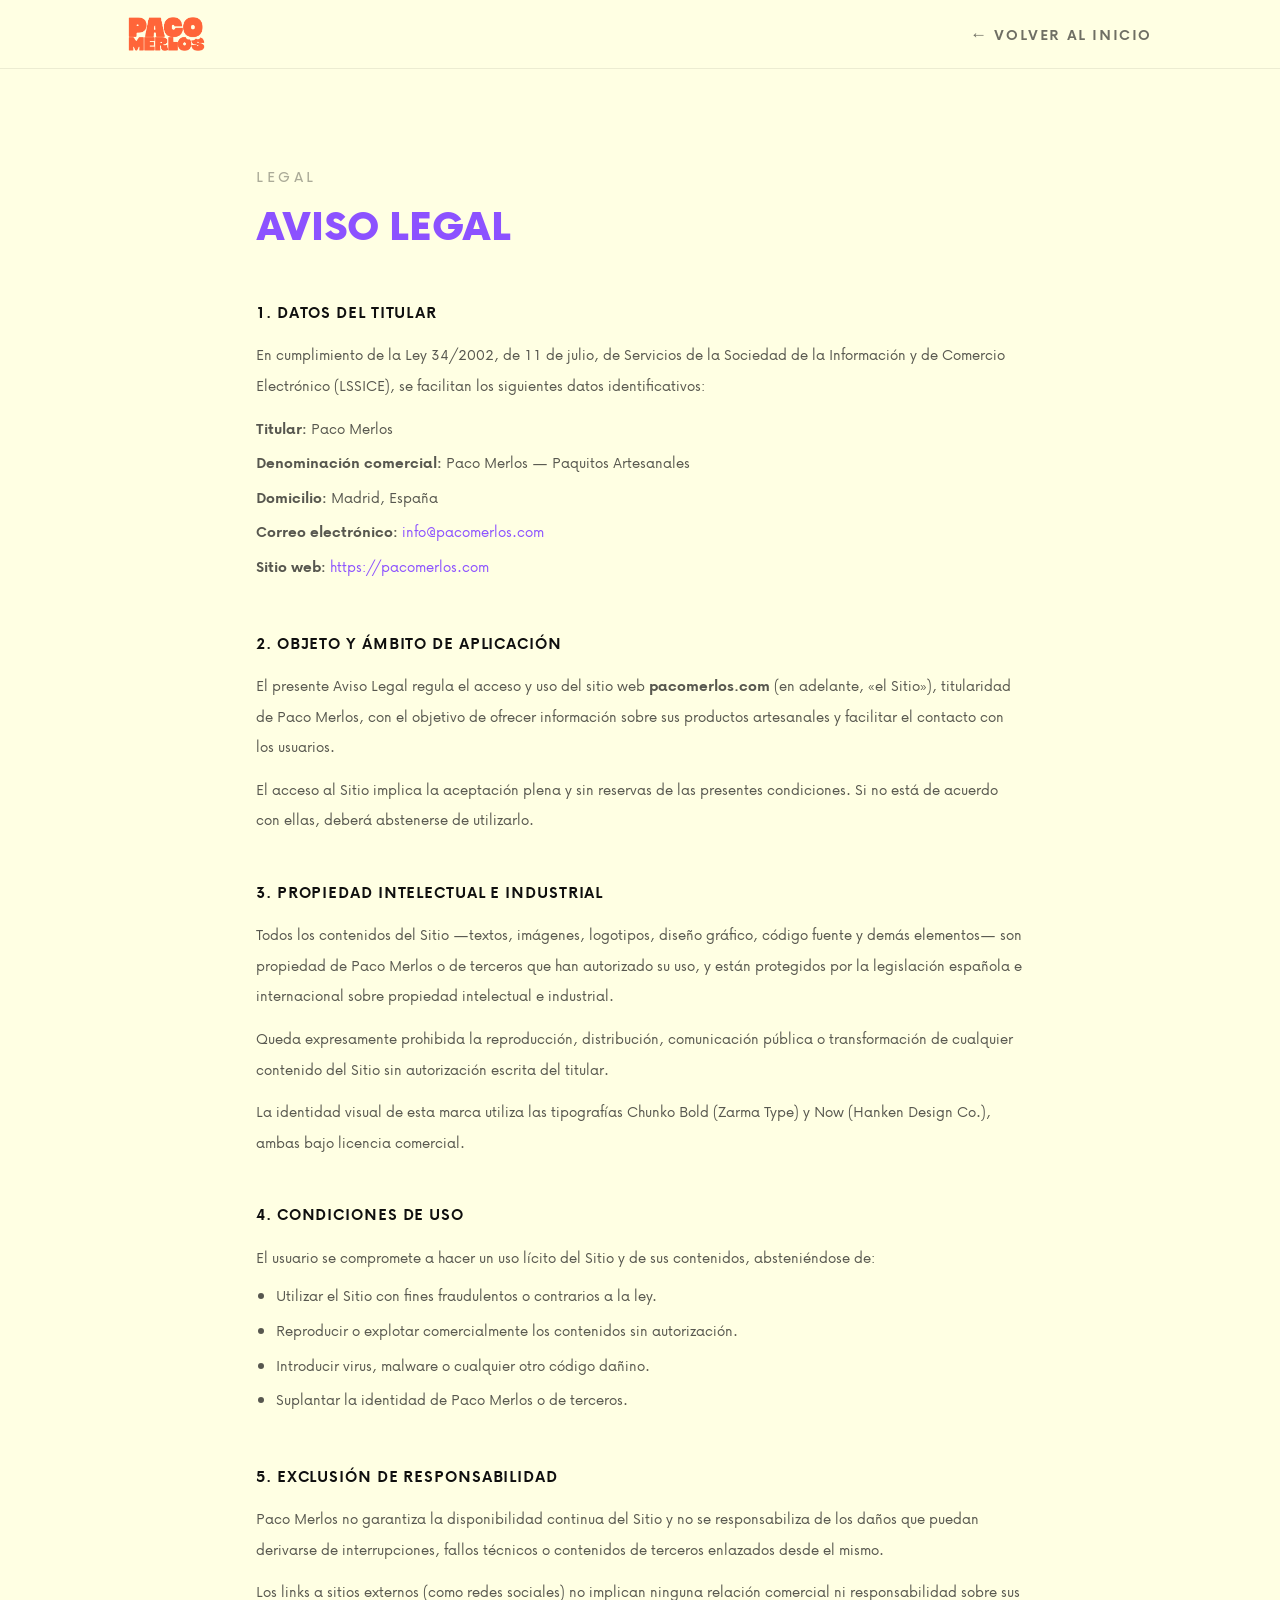
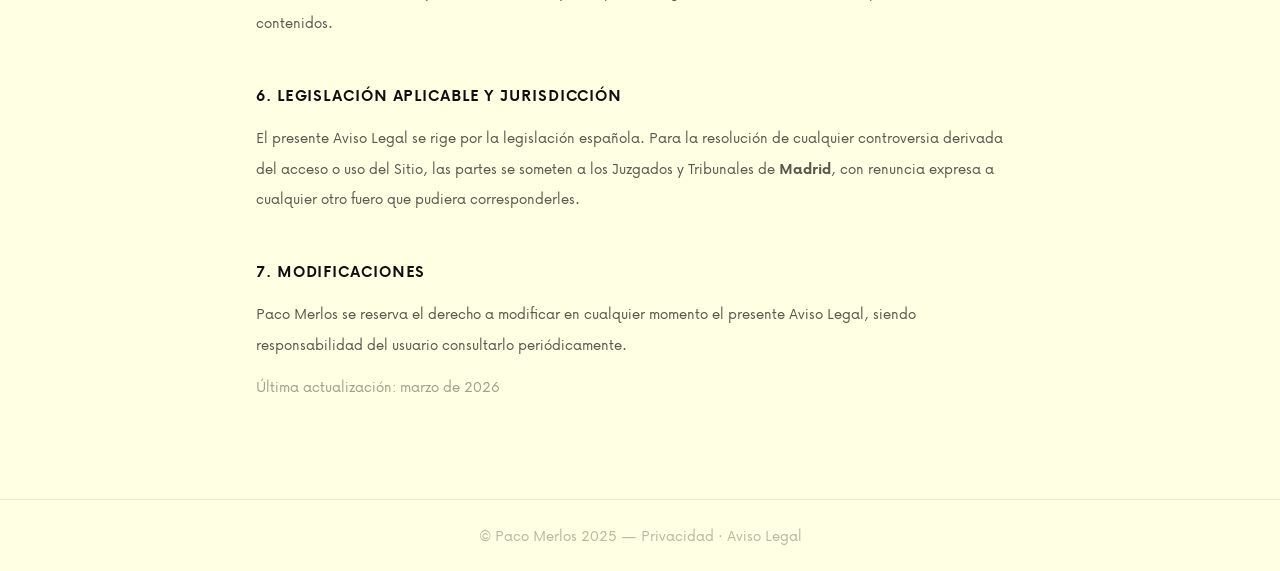
==== commit b55c6f04: "CAMBIOS 14 ABRIL CHUNKO BOLD Y MÓVIL" ====
--- a/aviso-legal.html
+++ b/aviso-legal.html
@@ -54,7 +54,7 @@
                 <h2>3. Propiedad Intelectual e Industrial</h2>
                 <p>Todos los contenidos del Sitio —textos, imágenes, logotipos, diseño gráfico, código fuente y demás elementos— son propiedad de Paco Merlos o de terceros que han autorizado su uso, y están protegidos por la legislación española e internacional sobre propiedad intelectual e industrial.</p>
                 <p>Queda expresamente prohibida la reproducción, distribución, comunicación pública o transformación de cualquier contenido del Sitio sin autorización escrita del titular.</p>
-                <p>La identidad visual de esta marca utiliza las tipografías Chunko Bold (Zarma Type) y Now (Hanken Design Co.), ambas bajo sus respectivas licencias comerciales de uso.</p>
+                <p>La identidad visual de esta marca utiliza las tipografías Chunko Bold (Zarma Type) y Now (Hanken Design Co.), ambas bajo licencia comercial.</p>
             </section>
 
             <section class="legal-section">
--- a/style.css
+++ b/style.css
@@ -36,8 +36,7 @@
 
 @font-face {
     font-family: 'Chunko';
-    src: url('fonts/Chunko%20Bold%20Demo.woff2') format('woff2'),
-         url('fonts/Chunko%20Bold%20Demo.ttf') format('truetype');
+    src: url('fonts/Chunko%20Bold.woff2') format('woff2');
     font-weight: 700;
     font-style: normal;
     font-display: swap;
@@ -296,64 +295,6 @@
 }
 .header-mobile-insta:hover { transform: scale(1.1); }
 
-.header-menu-btn {
-    background: none;
-    border: none;
-    color: rgba(15,15,15,0.7);
-    padding: 0.25rem;
-    font-size: 1.5rem;
-    transition: color 0.15s;
-    display: flex;
-}
-.header-menu-btn:hover { color: #8C52FF; }
-
-/* Mobile Menu */
-#mobileMenu {
-    position: fixed;
-    inset: 0;
-    z-index: 490;
-    background: #FFFFE3;
-    flex-direction: column;
-    padding: 7rem 2rem 2.5rem;
-    display: none;
-}
-
-.mobile-nav {
-    display: flex;
-    flex-direction: column;
-    margin-bottom: 2rem;
-}
-
-.mobile-nav a {
-    font-weight: 700;
-    font-size: 1.5rem;
-    text-transform: uppercase;
-    letter-spacing: 0.08rem;
-    color: rgba(15,15,15,0.7);
-    padding: 1.25rem 0;
-    border-bottom: 1px solid rgba(15,15,15,0.08);
-    transition: color 0.2s;
-}
-.mobile-nav a:hover { color: #8C52FF; }
-.mobile-nav a.mobile-nav-accent { color: #FF653A; border-bottom: none; }
-.mobile-nav a.mobile-nav-accent:hover { color: rgba(255,101,58,0.7); }
-
-.mobile-insta-btn {
-    font-weight: 700;
-    font-size: 1.0625rem;
-    text-transform: uppercase;
-    letter-spacing: 0.1rem;
-    color: #FFFFF1;
-    background: #8C52FF;
-    padding: 1rem 1.75rem;
-    border-radius: 0.75rem;
-    display: flex;
-    align-items: center;
-    justify-content: center;
-    gap: 0.625rem;
-    box-shadow: 0.25rem 0.25rem 0 rgba(140,82,255,0.35);
-    width: 100%;
-}
 
 @media (min-width: 768px) {
     .header-nav  { display: flex; }
@@ -367,7 +308,7 @@
 
 #hero {
     background: #8C52FF;
-    padding-top: 5rem;
+    padding-top: 3rem;
     display: grid;
     grid-template-columns: 1fr;
     align-items: center;
@@ -470,7 +411,7 @@
 
 .hero-images {
     position: relative;
-    height: 46rem;
+    height: 26rem;
     display: flex;
     align-items: center;
     justify-content: center;
@@ -491,9 +432,9 @@
     will-change: transform;
 }
 
-#eclair1 { width: 38rem; top: 5%; left: -10%; }
-#eclair2 { width: 40rem; top: -8%; right: -8%; }
-#eclair3 { width: 44rem; top: 30%; right: -8%; }
+#eclair1 { width: 60vw; top: 5%; left: -8%; }
+#eclair2 { width: 68vw; top: -12%; right: -8%; }
+#eclair3 { width: 72vw; top: 30%; right: -10%; }
 
 .hero-wave {
     position: absolute;
@@ -890,17 +831,33 @@
 }
 .vitrina-wave svg { width: 100%; height: 100px; display: block; }
 
+.section-wave {
+    margin-top: 3rem;
+    line-height: 0;
+    position: relative;
+    z-index: 10;
+    margin-left: -2rem;
+    margin-right: -2rem;
+}
+.section-wave svg { width: 100%; height: 80px; display: block; }
+
+/* Ola entre secciones (fuera de cualquier section) */
+.section-wave--between-orange {
+    background: #FF653A;
+    margin-top: 0;
+    margin-bottom: 0;
+}
+
+
 /* ══════════════════════════════════════════════════════
    FRESCOS
 ══════════════════════════════════════════════════════ */
 
 #frescos {
     background: #FF653A;
-    padding: 6rem 2rem;
+    padding: 6rem 2rem 0;
     position: relative;
     overflow: hidden;
-    content-visibility: auto;
-    contain-intrinsic-size: 0 600px;
 }
 
 .frescos-bg-text {
@@ -1015,8 +972,6 @@
     padding: 6rem 2rem;
     position: relative;
     color: #0f0f0f;
-    content-visibility: auto;
-    contain-intrinsic-size: 0 500px;
 }
 
 .pack-grid {
@@ -1158,11 +1113,9 @@
 
 #galeria {
     background: #FFFFE3;
-    padding: 6rem 2rem 5rem;
+    padding: 6rem 2rem 0;
     position: relative;
     overflow: hidden;
-    content-visibility: auto;
-    contain-intrinsic-size: 0 700px;
     color: #0f0f0f;
 }
 
@@ -1284,7 +1237,7 @@
 
 #encuentralos {
     background: #FF653A;
-    padding: 6rem 2rem 7.5rem;
+    padding: 6rem 2rem 0;
     text-align: center;
     position: relative;
     content-visibility: auto;
@@ -1657,13 +1610,13 @@
     }
     .hero-bg-word { font-size: 25vw; }
     .hero-bg-text { padding-right: 5vw; }
-    .hero-content { padding: 4rem 4rem 4rem 5rem; }
-    .hero-title { font-size: 8vw; }
+    .hero-content { padding: 4rem 2rem 4rem 9rem; }
+    .hero-title { font-size: 8vw; line-height: 0.82; }
     .hero-subtitle { font-size: 2vw; }
     .hero-images { height: 100vh; }
-    #eclair1 { width: 42rem; top: 20%; left: auto; right: 53%; }
-    #eclair2 { width: 46rem; top: 2%; right: 16%; }
-    #eclair3 { width: 52rem; top: 42%; right: 13%; }
+    #eclair1 { width: 33rem; top: 20%; left: auto; right: 53%; }
+    #eclair2 { width: 37rem; top: 2%; right: 16%; }
+    #eclair3 { width: 42rem; top: 42%; right: 13%; }
 
     /* Vitrina */
     #vitrina { padding: 6rem 5rem 0; }
@@ -1680,7 +1633,7 @@
     .secreto-name { font-size: 1.25rem; }
 
     /* Frescos */
-    #frescos { padding: 6rem 5rem; }
+    #frescos { padding: 6rem 5rem 0; }
     .frescos-bg-text { font-size: 22vw; }
     .process-grid { grid-template-columns: repeat(3, 1fr); }
     .process-title { font-size: 1.875rem; }
@@ -1692,11 +1645,13 @@
     .pack-title { font-size: 4vw; }
 
     /* Galería */
-    #galeria { padding: 6rem 5rem 5rem; }
+    #galeria { padding: 6rem 5rem 0; }
     .gallery-grid { grid-template-columns: repeat(3, 1fr); }
+    .section-wave { margin-left: -5rem; margin-right: -5rem; }
+    .vitrina-wave { margin-left: -5rem; margin-right: -5rem; }
 
     /* Encuéntralos */
-    #encuentralos { padding: 6rem 5rem 7.5rem; }
+    #encuentralos { padding: 6rem 5rem 0; }
     .encuentralos-title { font-size: 7vw; }
     .encuentralos-bg-text { font-size: 30vw; }
     #puntosGrid { grid-template-columns: repeat(2, 1fr); }
@@ -1713,3 +1668,60 @@
 @media (min-width: 1024px) {
     .hero-content { padding: 5rem 4rem 5rem 5rem; }
 }
+
+/* ══════════════════════════════════════════════════════
+   RESPONSIVE ≤ 767px (ajustes mobile)
+══════════════════════════════════════════════════════ */
+
+@media (max-width: 767px) {
+
+    /* Hero */
+    .hero-title { font-size: clamp(3.5rem, 17vw, 4.5rem); line-height: 0.82; }
+    .hero-subtitle { font-size: 1rem; letter-spacing: 0.08em; margin-bottom: 1.75rem; }
+    .hero-content { padding: 4.5rem 1.75rem 1.5rem; }
+    .hero-buttons { flex-direction: column; align-items: flex-start; gap: 0.875rem; }
+    .btn-hero { width: 100%; text-align: center; justify-content: center; }
+    .hero-bg-text { justify-content: flex-end; padding-bottom: 7rem; }
+    #eclair1 { width: 58vw; top: 8%; left: -8%; }
+    #eclair2 { width: 64vw; top: -8%; right: -8%; }
+    #eclair3 { width: 66vw; top: 28%; right: -8%; }
+
+    /* Eyebrow compartido — más pequeño en móvil */
+    .eyebrow-text, .eyebrow-text-light { font-size: 0.8125rem; letter-spacing: 0.15rem; }
+    .eyebrow-line, .eyebrow-line-light { width: 1.5rem; }
+
+    /* Títulos de sección — más grandes en móvil */
+    .vitrina-section-title { font-size: 3rem; margin-bottom: 2.5rem; }
+    .encuentralos-title { font-size: 3rem; margin-bottom: 2.5rem; }
+
+    /* Vitrina */
+    #vitrina { padding: 4rem 1.5rem 0; }
+    .vitrina-card { padding: 2rem 1.5rem; min-height: 0; }
+    .vitrina-img-col { min-height: 16rem; }
+    .secretos-toggle-row { margin-top: 2.5rem; }
+
+    /* Frescos */
+    #frescos { padding: 4rem 1.5rem 0; }
+    .process-card { padding: 1.5rem 1.75rem; }
+
+    /* Social / Pack */
+    #social { padding: 4rem 1.5rem; }
+    .pack-image-inner { transform: scale(1); transform-origin: center; }
+    .pack-caja { max-width: 22rem; }
+    .pack-title { font-size: 2.25rem; }
+
+    /* Olas — márgenes móvil */
+    .section-wave, .vitrina-wave { margin-left: -1.5rem; margin-right: -1.5rem; }
+
+    /* Galería */
+    #galeria { padding: 4rem 1.5rem 0; }
+    .galeria-subtitle { font-size: 1.0625rem; margin-bottom: 2.5rem; }
+
+    /* Encuéntralos */
+    #encuentralos { padding: 4rem 1.5rem 0; }
+
+    /* Footer */
+    .footer-top { padding: 3rem 1.5rem 2rem; gap: 2rem; }
+    .footer-bottom { padding: 1rem 1.5rem; }
+    .footer-brand { max-width: 100%; }
+}
